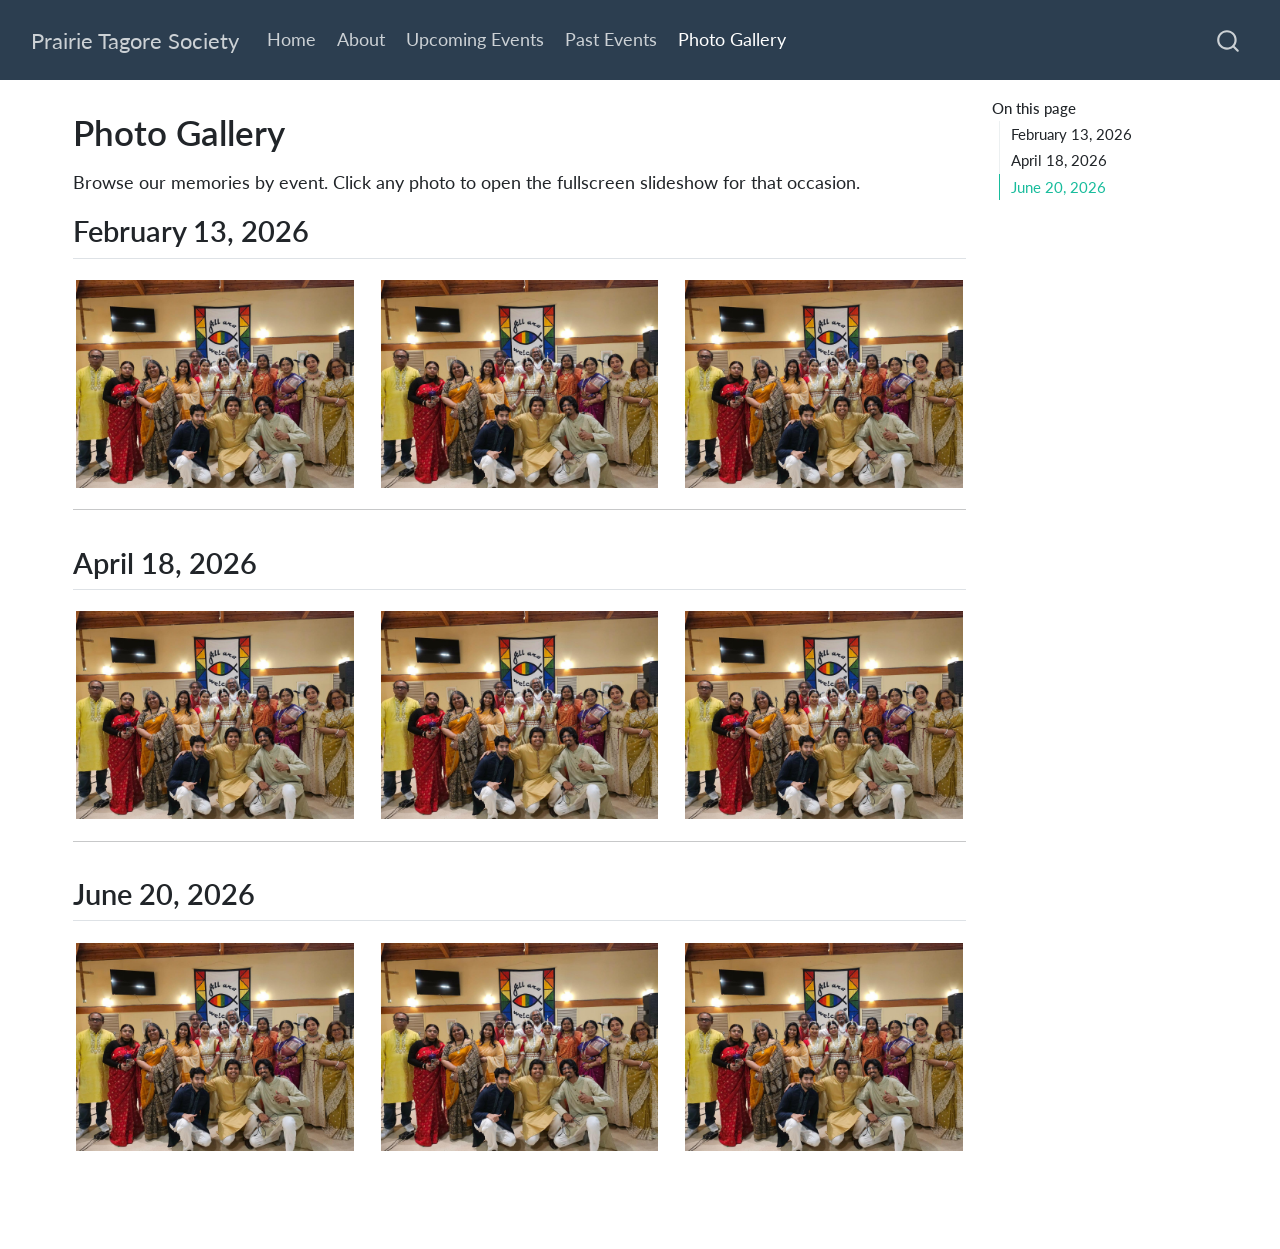
==== docs/gallery/index.html @ ba99300e "Commit on 3 June 2026" ====
<!DOCTYPE html>
<html xmlns="http://www.w3.org/1999/xhtml" lang="en" xml:lang="en"><head>

<meta charset="utf-8">
<meta name="generator" content="quarto-1.7.32">

<meta name="viewport" content="width=device-width, initial-scale=1.0, user-scalable=yes">


<title>Photo Gallery – Prairie Tagore Society</title>
<style>
code{white-space: pre-wrap;}
span.smallcaps{font-variant: small-caps;}
div.columns{display: flex; gap: min(4vw, 1.5em);}
div.column{flex: auto; overflow-x: auto;}
div.hanging-indent{margin-left: 1.5em; text-indent: -1.5em;}
ul.task-list{list-style: none;}
ul.task-list li input[type="checkbox"] {
  width: 0.8em;
  margin: 0 0.8em 0.2em -1em; /* quarto-specific, see https://github.com/quarto-dev/quarto-cli/issues/4556 */ 
  vertical-align: middle;
}
</style>


<script src="../site_libs/quarto-nav/quarto-nav.js"></script>
<script src="../site_libs/quarto-nav/headroom.min.js"></script>
<script src="../site_libs/clipboard/clipboard.min.js"></script>
<script src="../site_libs/quarto-search/autocomplete.umd.js"></script>
<script src="../site_libs/quarto-search/fuse.min.js"></script>
<script src="../site_libs/quarto-search/quarto-search.js"></script>
<meta name="quarto:offset" content="../">
<script src="../site_libs/quarto-html/quarto.js" type="module"></script>
<script src="../site_libs/quarto-html/tabsets/tabsets.js" type="module"></script>
<script src="../site_libs/quarto-html/popper.min.js"></script>
<script src="../site_libs/quarto-html/tippy.umd.min.js"></script>
<script src="../site_libs/quarto-html/anchor.min.js"></script>
<link href="../site_libs/quarto-html/tippy.css" rel="stylesheet">
<link href="../site_libs/quarto-html/quarto-syntax-highlighting-37eea08aefeeee20ff55810ff984fec1.css" rel="stylesheet" id="quarto-text-highlighting-styles">
<script src="../site_libs/bootstrap/bootstrap.min.js"></script>
<link href="../site_libs/bootstrap/bootstrap-icons.css" rel="stylesheet">
<link href="../site_libs/bootstrap/bootstrap-0c9b0cd5955ca2cdbc631c28a4c649c8.min.css" rel="stylesheet" append-hash="true" id="quarto-bootstrap" data-mode="light">
<script src="../site_libs/quarto-contrib/glightbox/glightbox.min.js"></script>
<link href="../site_libs/quarto-contrib/glightbox/glightbox.min.css" rel="stylesheet">
<link href="../site_libs/quarto-contrib/glightbox/lightbox.css" rel="stylesheet">
<script id="quarto-search-options" type="application/json">{
  "location": "navbar",
  "copy-button": false,
  "collapse-after": 3,
  "panel-placement": "end",
  "type": "overlay",
  "limit": 50,
  "keyboard-shortcut": [
    "f",
    "/",
    "s"
  ],
  "show-item-context": false,
  "language": {
    "search-no-results-text": "No results",
    "search-matching-documents-text": "matching documents",
    "search-copy-link-title": "Copy link to search",
    "search-hide-matches-text": "Hide additional matches",
    "search-more-match-text": "more match in this document",
    "search-more-matches-text": "more matches in this document",
    "search-clear-button-title": "Clear",
    "search-text-placeholder": "",
    "search-detached-cancel-button-title": "Cancel",
    "search-submit-button-title": "Submit",
    "search-label": "Search"
  }
}</script>


<link rel="stylesheet" href="../styles.css">
</head>

<body class="nav-fixed quarto-light">

<div id="quarto-search-results"></div>
  <header id="quarto-header" class="headroom fixed-top">
    <nav class="navbar navbar-expand-lg " data-bs-theme="dark">
      <div class="navbar-container container-fluid">
      <div class="navbar-brand-container mx-auto">
    <a class="navbar-brand" href="../index.html">
    <span class="navbar-title">Prairie Tagore Society</span>
    </a>
  </div>
            <div id="quarto-search" class="" title="Search"></div>
          <button class="navbar-toggler" type="button" data-bs-toggle="collapse" data-bs-target="#navbarCollapse" aria-controls="navbarCollapse" role="menu" aria-expanded="false" aria-label="Toggle navigation" onclick="if (window.quartoToggleHeadroom) { window.quartoToggleHeadroom(); }">
  <span class="navbar-toggler-icon"></span>
</button>
          <div class="collapse navbar-collapse" id="navbarCollapse">
            <ul class="navbar-nav navbar-nav-scroll me-auto">
  <li class="nav-item">
    <a class="nav-link" href="../index.html"> 
<span class="menu-text">Home</span></a>
  </li>  
  <li class="nav-item">
    <a class="nav-link" href="../about.html"> 
<span class="menu-text">About</span></a>
  </li>  
  <li class="nav-item">
    <a class="nav-link" href="../upcomingevents/index.html"> 
<span class="menu-text">Upcoming Events</span></a>
  </li>  
  <li class="nav-item">
    <a class="nav-link" href="../pastevents/index.html"> 
<span class="menu-text">Past Events</span></a>
  </li>  
  <li class="nav-item">
    <a class="nav-link active" href="../gallery/index.html" aria-current="page"> 
<span class="menu-text">Photo Gallery</span></a>
  </li>  
</ul>
          </div> <!-- /navcollapse -->
            <div class="quarto-navbar-tools">
</div>
      </div> <!-- /container-fluid -->
    </nav>
</header>
<!-- content -->
<div id="quarto-content" class="quarto-container page-columns page-rows-contents page-layout-full page-navbar">
<!-- sidebar -->
<!-- margin-sidebar -->
    <div id="quarto-margin-sidebar" class="sidebar margin-sidebar">
        <nav id="TOC" role="doc-toc" class="toc-active">
    <h2 id="toc-title">On this page</h2>
   
  <ul>
  <li><a href="#february-13-2026" id="toc-february-13-2026" class="nav-link active" data-scroll-target="#february-13-2026">February 13, 2026</a></li>
  <li><a href="#april-18-2026" id="toc-april-18-2026" class="nav-link" data-scroll-target="#april-18-2026">April 18, 2026</a></li>
  <li><a href="#june-20-2026" id="toc-june-20-2026" class="nav-link" data-scroll-target="#june-20-2026">June 20, 2026</a></li>
  </ul>
</nav>
    </div>
<!-- main -->
<main class="content column-page-left" id="quarto-document-content">

<header id="title-block-header" class="quarto-title-block default">
<div class="quarto-title">
<h1 class="title">Photo Gallery</h1>
</div>



<div class="quarto-title-meta column-page-left">

    
  
    
  </div>
  


</header>


<p>Browse our memories by event. Click any photo to open the fullscreen slideshow for that occasion.</p>
<section id="february-13-2026" class="level2">
<h2 class="anchored" data-anchor-id="february-13-2026">February 13, 2026</h2>
<div class="quarto-layout-panel" data-layout-ncol="3">
<div class="quarto-layout-row">
<div class="quarto-layout-cell" style="flex-basis: 33.3%;justify-content: center;">
<p><a href="2026-02-13-1.jpg" class="lightbox" data-gallery="13Feb2026"><img src="2026-02-13-1.jpg" class="img-fluid"></a></p>
</div>
<div class="quarto-layout-cell" style="flex-basis: 33.3%;justify-content: center;">
<p><a href="2026-02-13-1.jpg" class="lightbox" data-gallery="13Feb2026"><img src="2026-02-13-1.jpg" class="img-fluid"></a></p>
</div>
<div class="quarto-layout-cell" style="flex-basis: 33.3%;justify-content: center;">
<p><a href="2026-02-13-1.jpg" class="lightbox" data-gallery="13Feb2026"><img src="2026-02-13-1.jpg" class="img-fluid"></a></p>
</div>
</div>
</div>
<hr>
</section>
<section id="april-18-2026" class="level2">
<h2 class="anchored" data-anchor-id="april-18-2026">April 18, 2026</h2>
<div class="quarto-layout-panel" data-layout-ncol="3">
<div class="quarto-layout-row">
<div class="quarto-layout-cell" style="flex-basis: 33.3%;justify-content: center;">
<p><a href="2026-02-13-1.jpg" class="lightbox" data-gallery="18Apr2026"><img src="2026-02-13-1.jpg" class="img-fluid"></a></p>
</div>
<div class="quarto-layout-cell" style="flex-basis: 33.3%;justify-content: center;">
<p><a href="2026-02-13-1.jpg" class="lightbox" data-gallery="18Apr2026"><img src="2026-02-13-1.jpg" class="img-fluid"></a></p>
</div>
<div class="quarto-layout-cell" style="flex-basis: 33.3%;justify-content: center;">
<p><a href="2026-02-13-1.jpg" class="lightbox" data-gallery="18Apr2026"><img src="2026-02-13-1.jpg" class="img-fluid"></a></p>
</div>
</div>
</div>
<hr>
</section>
<section id="june-20-2026" class="level2">
<h2 class="anchored" data-anchor-id="june-20-2026">June 20, 2026</h2>
<div class="quarto-layout-panel" data-layout-ncol="3">
<div class="quarto-layout-row">
<div class="quarto-layout-cell" style="flex-basis: 33.3%;justify-content: center;">
<p><a href="2026-02-13-1.jpg" class="lightbox" data-gallery="20Jun2026"><img src="2026-02-13-1.jpg" class="img-fluid"></a></p>
</div>
<div class="quarto-layout-cell" style="flex-basis: 33.3%;justify-content: center;">
<p><a href="2026-02-13-1.jpg" class="lightbox" data-gallery="20Jun2026"><img src="2026-02-13-1.jpg" class="img-fluid"></a></p>
</div>
<div class="quarto-layout-cell" style="flex-basis: 33.3%;justify-content: center;">
<p><a href="2026-02-13-1.jpg" class="lightbox" data-gallery="20Jun2026"><img src="2026-02-13-1.jpg" class="img-fluid"></a></p>
</div>
</div>
</div>


</section>

</main> <!-- /main -->
<script id="quarto-html-after-body" type="application/javascript">
  window.document.addEventListener("DOMContentLoaded", function (event) {
    const icon = "";
    const anchorJS = new window.AnchorJS();
    anchorJS.options = {
      placement: 'right',
      icon: icon
    };
    anchorJS.add('.anchored');
    const isCodeAnnotation = (el) => {
      for (const clz of el.classList) {
        if (clz.startsWith('code-annotation-')) {                     
          return true;
        }
      }
      return false;
    }
    const onCopySuccess = function(e) {
      // button target
      const button = e.trigger;
      // don't keep focus
      button.blur();
      // flash "checked"
      button.classList.add('code-copy-button-checked');
      var currentTitle = button.getAttribute("title");
      button.setAttribute("title", "Copied!");
      let tooltip;
      if (window.bootstrap) {
        button.setAttribute("data-bs-toggle", "tooltip");
        button.setAttribute("data-bs-placement", "left");
        button.setAttribute("data-bs-title", "Copied!");
        tooltip = new bootstrap.Tooltip(button, 
          { trigger: "manual", 
            customClass: "code-copy-button-tooltip",
            offset: [0, -8]});
        tooltip.show();    
      }
      setTimeout(function() {
        if (tooltip) {
          tooltip.hide();
          button.removeAttribute("data-bs-title");
          button.removeAttribute("data-bs-toggle");
          button.removeAttribute("data-bs-placement");
        }
        button.setAttribute("title", currentTitle);
        button.classList.remove('code-copy-button-checked');
      }, 1000);
      // clear code selection
      e.clearSelection();
    }
    const getTextToCopy = function(trigger) {
        const codeEl = trigger.previousElementSibling.cloneNode(true);
        for (const childEl of codeEl.children) {
          if (isCodeAnnotation(childEl)) {
            childEl.remove();
          }
        }
        return codeEl.innerText;
    }
    const clipboard = new window.ClipboardJS('.code-copy-button:not([data-in-quarto-modal])', {
      text: getTextToCopy
    });
    clipboard.on('success', onCopySuccess);
    if (window.document.getElementById('quarto-embedded-source-code-modal')) {
      const clipboardModal = new window.ClipboardJS('.code-copy-button[data-in-quarto-modal]', {
        text: getTextToCopy,
        container: window.document.getElementById('quarto-embedded-source-code-modal')
      });
      clipboardModal.on('success', onCopySuccess);
    }
      var localhostRegex = new RegExp(/^(?:http|https):\/\/localhost\:?[0-9]*\//);
      var mailtoRegex = new RegExp(/^mailto:/);
        var filterRegex = new RegExp('/' + window.location.host + '/');
      var isInternal = (href) => {
          return filterRegex.test(href) || localhostRegex.test(href) || mailtoRegex.test(href);
      }
      // Inspect non-navigation links and adorn them if external
     var links = window.document.querySelectorAll('a[href]:not(.nav-link):not(.navbar-brand):not(.toc-action):not(.sidebar-link):not(.sidebar-item-toggle):not(.pagination-link):not(.no-external):not([aria-hidden]):not(.dropdown-item):not(.quarto-navigation-tool):not(.about-link)');
      for (var i=0; i<links.length; i++) {
        const link = links[i];
        if (!isInternal(link.href)) {
          // undo the damage that might have been done by quarto-nav.js in the case of
          // links that we want to consider external
          if (link.dataset.originalHref !== undefined) {
            link.href = link.dataset.originalHref;
          }
        }
      }
    function tippyHover(el, contentFn, onTriggerFn, onUntriggerFn) {
      const config = {
        allowHTML: true,
        maxWidth: 500,
        delay: 100,
        arrow: false,
        appendTo: function(el) {
            return el.parentElement;
        },
        interactive: true,
        interactiveBorder: 10,
        theme: 'quarto',
        placement: 'bottom-start',
      };
      if (contentFn) {
        config.content = contentFn;
      }
      if (onTriggerFn) {
        config.onTrigger = onTriggerFn;
      }
      if (onUntriggerFn) {
        config.onUntrigger = onUntriggerFn;
      }
      window.tippy(el, config); 
    }
    const noterefs = window.document.querySelectorAll('a[role="doc-noteref"]');
    for (var i=0; i<noterefs.length; i++) {
      const ref = noterefs[i];
      tippyHover(ref, function() {
        // use id or data attribute instead here
        let href = ref.getAttribute('data-footnote-href') || ref.getAttribute('href');
        try { href = new URL(href).hash; } catch {}
        const id = href.replace(/^#\/?/, "");
        const note = window.document.getElementById(id);
        if (note) {
          return note.innerHTML;
        } else {
          return "";
        }
      });
    }
    const xrefs = window.document.querySelectorAll('a.quarto-xref');
    const processXRef = (id, note) => {
      // Strip column container classes
      const stripColumnClz = (el) => {
        el.classList.remove("page-full", "page-columns");
        if (el.children) {
          for (const child of el.children) {
            stripColumnClz(child);
          }
        }
      }
      stripColumnClz(note)
      if (id === null || id.startsWith('sec-')) {
        // Special case sections, only their first couple elements
        const container = document.createElement("div");
        if (note.children && note.children.length > 2) {
          container.appendChild(note.children[0].cloneNode(true));
          for (let i = 1; i < note.children.length; i++) {
            const child = note.children[i];
            if (child.tagName === "P" && child.innerText === "") {
              continue;
            } else {
              container.appendChild(child.cloneNode(true));
              break;
            }
          }
          if (window.Quarto?.typesetMath) {
            window.Quarto.typesetMath(container);
          }
          return container.innerHTML
        } else {
          if (window.Quarto?.typesetMath) {
            window.Quarto.typesetMath(note);
          }
          return note.innerHTML;
        }
      } else {
        // Remove any anchor links if they are present
        const anchorLink = note.querySelector('a.anchorjs-link');
        if (anchorLink) {
          anchorLink.remove();
        }
        if (window.Quarto?.typesetMath) {
          window.Quarto.typesetMath(note);
        }
        if (note.classList.contains("callout")) {
          return note.outerHTML;
        } else {
          return note.innerHTML;
        }
      }
    }
    for (var i=0; i<xrefs.length; i++) {
      const xref = xrefs[i];
      tippyHover(xref, undefined, function(instance) {
        instance.disable();
        let url = xref.getAttribute('href');
        let hash = undefined; 
        if (url.startsWith('#')) {
          hash = url;
        } else {
          try { hash = new URL(url).hash; } catch {}
        }
        if (hash) {
          const id = hash.replace(/^#\/?/, "");
          const note = window.document.getElementById(id);
          if (note !== null) {
            try {
              const html = processXRef(id, note.cloneNode(true));
              instance.setContent(html);
            } finally {
              instance.enable();
              instance.show();
            }
          } else {
            // See if we can fetch this
            fetch(url.split('#')[0])
            .then(res => res.text())
            .then(html => {
              const parser = new DOMParser();
              const htmlDoc = parser.parseFromString(html, "text/html");
              const note = htmlDoc.getElementById(id);
              if (note !== null) {
                const html = processXRef(id, note);
                instance.setContent(html);
              } 
            }).finally(() => {
              instance.enable();
              instance.show();
            });
          }
        } else {
          // See if we can fetch a full url (with no hash to target)
          // This is a special case and we should probably do some content thinning / targeting
          fetch(url)
          .then(res => res.text())
          .then(html => {
            const parser = new DOMParser();
            const htmlDoc = parser.parseFromString(html, "text/html");
            const note = htmlDoc.querySelector('main.content');
            if (note !== null) {
              // This should only happen for chapter cross references
              // (since there is no id in the URL)
              // remove the first header
              if (note.children.length > 0 && note.children[0].tagName === "HEADER") {
                note.children[0].remove();
              }
              const html = processXRef(null, note);
              instance.setContent(html);
            } 
          }).finally(() => {
            instance.enable();
            instance.show();
          });
        }
      }, function(instance) {
      });
    }
        let selectedAnnoteEl;
        const selectorForAnnotation = ( cell, annotation) => {
          let cellAttr = 'data-code-cell="' + cell + '"';
          let lineAttr = 'data-code-annotation="' +  annotation + '"';
          const selector = 'span[' + cellAttr + '][' + lineAttr + ']';
          return selector;
        }
        const selectCodeLines = (annoteEl) => {
          const doc = window.document;
          const targetCell = annoteEl.getAttribute("data-target-cell");
          const targetAnnotation = annoteEl.getAttribute("data-target-annotation");
          const annoteSpan = window.document.querySelector(selectorForAnnotation(targetCell, targetAnnotation));
          const lines = annoteSpan.getAttribute("data-code-lines").split(",");
          const lineIds = lines.map((line) => {
            return targetCell + "-" + line;
          })
          let top = null;
          let height = null;
          let parent = null;
          if (lineIds.length > 0) {
              //compute the position of the single el (top and bottom and make a div)
              const el = window.document.getElementById(lineIds[0]);
              top = el.offsetTop;
              height = el.offsetHeight;
              parent = el.parentElement.parentElement;
            if (lineIds.length > 1) {
              const lastEl = window.document.getElementById(lineIds[lineIds.length - 1]);
              const bottom = lastEl.offsetTop + lastEl.offsetHeight;
              height = bottom - top;
            }
            if (top !== null && height !== null && parent !== null) {
              // cook up a div (if necessary) and position it 
              let div = window.document.getElementById("code-annotation-line-highlight");
              if (div === null) {
                div = window.document.createElement("div");
                div.setAttribute("id", "code-annotation-line-highlight");
                div.style.position = 'absolute';
                parent.appendChild(div);
              }
              div.style.top = top - 2 + "px";
              div.style.height = height + 4 + "px";
              div.style.left = 0;
              let gutterDiv = window.document.getElementById("code-annotation-line-highlight-gutter");
              if (gutterDiv === null) {
                gutterDiv = window.document.createElement("div");
                gutterDiv.setAttribute("id", "code-annotation-line-highlight-gutter");
                gutterDiv.style.position = 'absolute';
                const codeCell = window.document.getElementById(targetCell);
                const gutter = codeCell.querySelector('.code-annotation-gutter');
                gutter.appendChild(gutterDiv);
              }
              gutterDiv.style.top = top - 2 + "px";
              gutterDiv.style.height = height + 4 + "px";
            }
            selectedAnnoteEl = annoteEl;
          }
        };
        const unselectCodeLines = () => {
          const elementsIds = ["code-annotation-line-highlight", "code-annotation-line-highlight-gutter"];
          elementsIds.forEach((elId) => {
            const div = window.document.getElementById(elId);
            if (div) {
              div.remove();
            }
          });
          selectedAnnoteEl = undefined;
        };
          // Handle positioning of the toggle
      window.addEventListener(
        "resize",
        throttle(() => {
          elRect = undefined;
          if (selectedAnnoteEl) {
            selectCodeLines(selectedAnnoteEl);
          }
        }, 10)
      );
      function throttle(fn, ms) {
      let throttle = false;
      let timer;
        return (...args) => {
          if(!throttle) { // first call gets through
              fn.apply(this, args);
              throttle = true;
          } else { // all the others get throttled
              if(timer) clearTimeout(timer); // cancel #2
              timer = setTimeout(() => {
                fn.apply(this, args);
                timer = throttle = false;
              }, ms);
          }
        };
      }
        // Attach click handler to the DT
        const annoteDls = window.document.querySelectorAll('dt[data-target-cell]');
        for (const annoteDlNode of annoteDls) {
          annoteDlNode.addEventListener('click', (event) => {
            const clickedEl = event.target;
            if (clickedEl !== selectedAnnoteEl) {
              unselectCodeLines();
              const activeEl = window.document.querySelector('dt[data-target-cell].code-annotation-active');
              if (activeEl) {
                activeEl.classList.remove('code-annotation-active');
              }
              selectCodeLines(clickedEl);
              clickedEl.classList.add('code-annotation-active');
            } else {
              // Unselect the line
              unselectCodeLines();
              clickedEl.classList.remove('code-annotation-active');
            }
          });
        }
    const findCites = (el) => {
      const parentEl = el.parentElement;
      if (parentEl) {
        const cites = parentEl.dataset.cites;
        if (cites) {
          return {
            el,
            cites: cites.split(' ')
          };
        } else {
          return findCites(el.parentElement)
        }
      } else {
        return undefined;
      }
    };
    var bibliorefs = window.document.querySelectorAll('a[role="doc-biblioref"]');
    for (var i=0; i<bibliorefs.length; i++) {
      const ref = bibliorefs[i];
      const citeInfo = findCites(ref);
      if (citeInfo) {
        tippyHover(citeInfo.el, function() {
          var popup = window.document.createElement('div');
          citeInfo.cites.forEach(function(cite) {
            var citeDiv = window.document.createElement('div');
            citeDiv.classList.add('hanging-indent');
            citeDiv.classList.add('csl-entry');
            var biblioDiv = window.document.getElementById('ref-' + cite);
            if (biblioDiv) {
              citeDiv.innerHTML = biblioDiv.innerHTML;
            }
            popup.appendChild(citeDiv);
          });
          return popup.innerHTML;
        });
      }
    }
  });
  </script>
</div> <!-- /content -->
<script>var lightboxQuarto = GLightbox({"closeEffect":"zoom","descPosition":"bottom","loop":false,"openEffect":"zoom","selector":".lightbox"});
(function() {
  let previousOnload = window.onload;
  window.onload = () => {
    if (previousOnload) {
      previousOnload();
    }
    lightboxQuarto.on('slide_before_load', (data) => {
      const { slideIndex, slideNode, slideConfig, player, trigger } = data;
      const href = trigger.getAttribute('href');
      if (href !== null) {
        const imgEl = window.document.querySelector(`a[href="${href}"] img`);
        if (imgEl !== null) {
          const srcAttr = imgEl.getAttribute("src");
          if (srcAttr && srcAttr.startsWith("data:")) {
            slideConfig.href = srcAttr;
          }
        }
      } 
    });
  
    lightboxQuarto.on('slide_after_load', (data) => {
      const { slideIndex, slideNode, slideConfig, player, trigger } = data;
      if (window.Quarto?.typesetMath) {
        window.Quarto.typesetMath(slideNode);
      }
    });
  
  };
  
})();
          </script>




</body></html>
---- docs/site_libs/quarto-html/tippy.css ----
.tippy-box[data-animation=fade][data-state=hidden]{opacity:0}[data-tippy-root]{max-width:calc(100vw - 10px)}.tippy-box{position:relative;background-color:#333;color:#fff;border-radius:4px;font-size:14px;line-height:1.4;white-space:normal;outline:0;transition-property:transform,visibility,opacity}.tippy-box[data-placement^=top]>.tippy-arrow{bottom:0}.tippy-box[data-placement^=top]>.tippy-arrow:before{bottom:-7px;left:0;border-width:8px 8px 0;border-top-color:initial;transform-origin:center top}.tippy-box[data-placement^=bottom]>.tippy-arrow{top:0}.tippy-box[data-placement^=bottom]>.tippy-arrow:before{top:-7px;left:0;border-width:0 8px 8px;border-bottom-color:initial;transform-origin:center bottom}.tippy-box[data-placement^=left]>.tippy-arrow{right:0}.tippy-box[data-placement^=left]>.tippy-arrow:before{border-width:8px 0 8px 8px;border-left-color:initial;right:-7px;transform-origin:center left}.tippy-box[data-placement^=right]>.tippy-arrow{left:0}.tippy-box[data-placement^=right]>.tippy-arrow:before{left:-7px;border-width:8px 8px 8px 0;border-right-color:initial;transform-origin:center right}.tippy-box[data-inertia][data-state=visible]{transition-timing-function:cubic-bezier(.54,1.5,.38,1.11)}.tippy-arrow{width:16px;height:16px;color:#333}.tippy-arrow:before{content:"";position:absolute;border-color:transparent;border-style:solid}.tippy-content{position:relative;padding:5px 9px;z-index:1}
---- docs/site_libs/quarto-html/quarto-syntax-highlighting-37eea08aefeeee20ff55810ff984fec1.css ----
/* quarto syntax highlight colors */
:root {
  --quarto-hl-ot-color: #003B4F;
  --quarto-hl-at-color: #657422;
  --quarto-hl-ss-color: #20794D;
  --quarto-hl-an-color: #5E5E5E;
  --quarto-hl-fu-color: #4758AB;
  --quarto-hl-st-color: #20794D;
  --quarto-hl-cf-color: #003B4F;
  --quarto-hl-op-color: #5E5E5E;
  --quarto-hl-er-color: #AD0000;
  --quarto-hl-bn-color: #AD0000;
  --quarto-hl-al-color: #AD0000;
  --quarto-hl-va-color: #111111;
  --quarto-hl-bu-color: inherit;
  --quarto-hl-ex-color: inherit;
  --quarto-hl-pp-color: #AD0000;
  --quarto-hl-in-color: #5E5E5E;
  --quarto-hl-vs-color: #20794D;
  --quarto-hl-wa-color: #5E5E5E;
  --quarto-hl-do-color: #5E5E5E;
  --quarto-hl-im-color: #00769E;
  --quarto-hl-ch-color: #20794D;
  --quarto-hl-dt-color: #AD0000;
  --quarto-hl-fl-color: #AD0000;
  --quarto-hl-co-color: #5E5E5E;
  --quarto-hl-cv-color: #5E5E5E;
  --quarto-hl-cn-color: #8f5902;
  --quarto-hl-sc-color: #5E5E5E;
  --quarto-hl-dv-color: #AD0000;
  --quarto-hl-kw-color: #003B4F;
}

/* other quarto variables */
:root {
  --quarto-font-monospace: SFMono-Regular, Menlo, Monaco, Consolas, "Liberation Mono", "Courier New", monospace;
}

/* syntax highlight based on Pandoc's rules */
pre > code.sourceCode > span {
  color: #003B4F;
}

code.sourceCode > span {
  color: #003B4F;
}

div.sourceCode,
div.sourceCode pre.sourceCode {
  color: #003B4F;
}

/* Normal */
code span {
  color: #003B4F;
}

/* Alert */
code span.al {
  color: #AD0000;
  font-style: inherit;
}

/* Annotation */
code span.an {
  color: #5E5E5E;
  font-style: inherit;
}

/* Attribute */
code span.at {
  color: #657422;
  font-style: inherit;
}

/* BaseN */
code span.bn {
  color: #AD0000;
  font-style: inherit;
}

/* BuiltIn */
code span.bu {
  font-style: inherit;
}

/* ControlFlow */
code span.cf {
  color: #003B4F;
  font-weight: bold;
  font-style: inherit;
}

/* Char */
code span.ch {
  color: #20794D;
  font-style: inherit;
}

/* Constant */
code span.cn {
  color: #8f5902;
  font-style: inherit;
}

/* Comment */
code span.co {
  color: #5E5E5E;
  font-style: inherit;
}

/* CommentVar */
code span.cv {
  color: #5E5E5E;
  font-style: italic;
}

/* Documentation */
code span.do {
  color: #5E5E5E;
  font-style: italic;
}

/* DataType */
code span.dt {
  color: #AD0000;
  font-style: inherit;
}

/* DecVal */
code span.dv {
  color: #AD0000;
  font-style: inherit;
}

/* Error */
code span.er {
  color: #AD0000;
  font-style: inherit;
}

/* Extension */
code span.ex {
  font-style: inherit;
}

/* Float */
code span.fl {
  color: #AD0000;
  font-style: inherit;
}

/* Function */
code span.fu {
  color: #4758AB;
  font-style: inherit;
}

/* Import */
code span.im {
  color: #00769E;
  font-style: inherit;
}

/* Information */
code span.in {
  color: #5E5E5E;
  font-style: inherit;
}

/* Keyword */
code span.kw {
  color: #003B4F;
  font-weight: bold;
  font-style: inherit;
}

/* Operator */
code span.op {
  color: #5E5E5E;
  font-style: inherit;
}

/* Other */
code span.ot {
  color: #003B4F;
  font-style: inherit;
}

/* Preprocessor */
code span.pp {
  color: #AD0000;
  font-style: inherit;
}

/* SpecialChar */
code span.sc {
  color: #5E5E5E;
  font-style: inherit;
}

/* SpecialString */
code span.ss {
  color: #20794D;
  font-style: inherit;
}

/* String */
code span.st {
  color: #20794D;
  font-style: inherit;
}

/* Variable */
code span.va {
  color: #111111;
  font-style: inherit;
}

/* VerbatimString */
code span.vs {
  color: #20794D;
  font-style: inherit;
}

/* Warning */
code span.wa {
  color: #5E5E5E;
  font-style: italic;
}

.prevent-inlining {
  content: "</";
}

/*# sourceMappingURL=27d3d809615f7771493d095567f04340.css.map */
---- docs/styles.css ----
/* css styles */
.quarto-listing-img {
  max-height: 250px;
  width: auto;
  object-fit: contain;
}
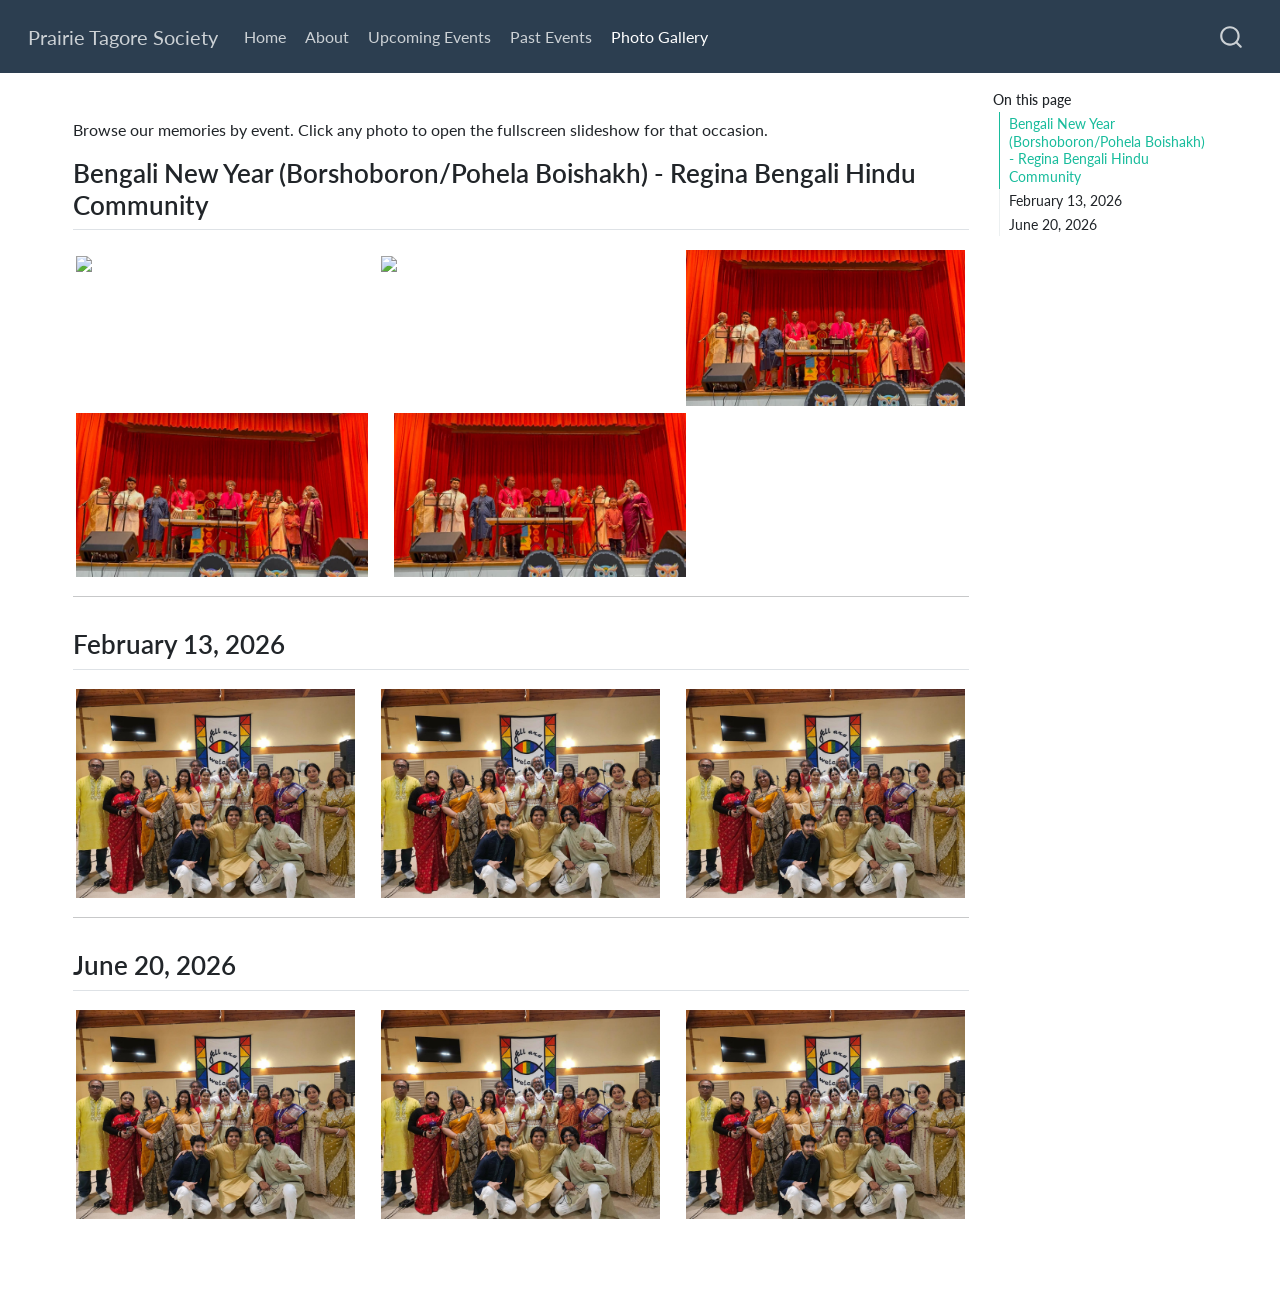
==== commit 0d42dfaf: "Commit on 4 June 2026" ====
--- a/docs/gallery/index.html
+++ b/docs/gallery/index.html
@@ -7,7 +7,7 @@
 <meta name="viewport" content="width=device-width, initial-scale=1.0, user-scalable=yes">
 
 
-<title>Photo Gallery – Prairie Tagore Society</title>
+<title>index – Prairie Tagore Society</title>
 <style>
 code{white-space: pre-wrap;}
 span.smallcaps{font-variant: small-caps;}
@@ -39,7 +39,7 @@
 <link href="../site_libs/quarto-html/quarto-syntax-highlighting-37eea08aefeeee20ff55810ff984fec1.css" rel="stylesheet" id="quarto-text-highlighting-styles">
 <script src="../site_libs/bootstrap/bootstrap.min.js"></script>
 <link href="../site_libs/bootstrap/bootstrap-icons.css" rel="stylesheet">
-<link href="../site_libs/bootstrap/bootstrap-0c9b0cd5955ca2cdbc631c28a4c649c8.min.css" rel="stylesheet" append-hash="true" id="quarto-bootstrap" data-mode="light">
+<link href="../site_libs/bootstrap/bootstrap-46ee96331c2906365c4ddc5107d3ed2a.min.css" rel="stylesheet" append-hash="true" id="quarto-bootstrap" data-mode="light">
 <script src="../site_libs/quarto-contrib/glightbox/glightbox.min.js"></script>
 <link href="../site_libs/quarto-contrib/glightbox/glightbox.min.css" rel="stylesheet">
 <link href="../site_libs/quarto-contrib/glightbox/lightbox.css" rel="stylesheet">
@@ -128,35 +128,44 @@
     <h2 id="toc-title">On this page</h2>
    
   <ul>
-  <li><a href="#february-13-2026" id="toc-february-13-2026" class="nav-link active" data-scroll-target="#february-13-2026">February 13, 2026</a></li>
-  <li><a href="#april-18-2026" id="toc-april-18-2026" class="nav-link" data-scroll-target="#april-18-2026">April 18, 2026</a></li>
+  <li><a href="#bengali-new-year-borshoboronpohela-boishakh---regina-bengali-hindu-community" id="toc-bengali-new-year-borshoboronpohela-boishakh---regina-bengali-hindu-community" class="nav-link active" data-scroll-target="#bengali-new-year-borshoboronpohela-boishakh---regina-bengali-hindu-community">Bengali New Year (Borshoboron/Pohela Boishakh) - Regina Bengali Hindu Community</a></li>
+  <li><a href="#february-13-2026" id="toc-february-13-2026" class="nav-link" data-scroll-target="#february-13-2026">February 13, 2026</a></li>
   <li><a href="#june-20-2026" id="toc-june-20-2026" class="nav-link" data-scroll-target="#june-20-2026">June 20, 2026</a></li>
   </ul>
 </nav>
     </div>
 <!-- main -->
-<main class="content column-page-left" id="quarto-document-content">
-
-<header id="title-block-header" class="quarto-title-block default">
-<div class="quarto-title">
-<h1 class="title">Photo Gallery</h1>
-</div>
-
-
-
-<div class="quarto-title-meta column-page-left">
-
-    
-  
-    
-  </div>
-  
-
-
-</header>
+<main class="content column-page-left" id="quarto-document-content"><header id="title-block-header" class="quarto-title-block"></header>
+
+
 
 
 <p>Browse our memories by event. Click any photo to open the fullscreen slideshow for that occasion.</p>
+<section id="bengali-new-year-borshoboronpohela-boishakh---regina-bengali-hindu-community" class="level2">
+<h2 class="anchored" data-anchor-id="bengali-new-year-borshoboronpohela-boishakh---regina-bengali-hindu-community">Bengali New Year (Borshoboron/Pohela Boishakh) - Regina Bengali Hindu Community</h2>
+<div class="quarto-layout-panel" data-layout-ncol="3">
+<div class="quarto-layout-row">
+<div class="quarto-layout-cell" style="flex-basis: 33.3%;justify-content: center;">
+<p><a href="1_Borshoboron.jpg" class="lightbox" data-gallery="quarto-lightbox-gallery-1"><img src="1_Borshoboron.jpg" class="img-fluid"></a></p>
+</div>
+<div class="quarto-layout-cell" style="flex-basis: 33.3%;justify-content: center;">
+<p><a href="2_Borshoboron.jpg" class="lightbox" data-gallery="quarto-lightbox-gallery-2"><img src="2_Borshoboron.jpg" class="img-fluid"></a></p>
+</div>
+<div class="quarto-layout-cell" style="flex-basis: 33.3%;justify-content: center;">
+<p><a href="3_Borshoboron.jpg" class="lightbox" data-gallery="quarto-lightbox-gallery-3"><img src="3_Borshoboron.jpg" class="img-fluid"></a></p>
+</div>
+</div>
+<div class="quarto-layout-row">
+<div class="quarto-layout-cell" style="flex-basis: 33.3%;justify-content: center;">
+<p><a href="4_Borshoboron.jpg" class="lightbox" data-gallery="quarto-lightbox-gallery-4"><img src="4_Borshoboron.jpg" class="img-fluid"></a></p>
+</div>
+<div class="quarto-layout-cell" style="flex-basis: 33.3%;justify-content: center;">
+<p><a href="5_Borshoboron.jpg" class="lightbox" data-gallery="quarto-lightbox-gallery-5"><img src="5_Borshoboron.jpg" class="img-fluid"></a></p>
+</div>
+</div>
+</div>
+<hr>
+</section>
 <section id="february-13-2026" class="level2">
 <h2 class="anchored" data-anchor-id="february-13-2026">February 13, 2026</h2>
 <div class="quarto-layout-panel" data-layout-ncol="3">
@@ -169,23 +178,6 @@
 </div>
 <div class="quarto-layout-cell" style="flex-basis: 33.3%;justify-content: center;">
 <p><a href="2026-02-13-1.jpg" class="lightbox" data-gallery="13Feb2026"><img src="2026-02-13-1.jpg" class="img-fluid"></a></p>
-</div>
-</div>
-</div>
-<hr>
-</section>
-<section id="april-18-2026" class="level2">
-<h2 class="anchored" data-anchor-id="april-18-2026">April 18, 2026</h2>
-<div class="quarto-layout-panel" data-layout-ncol="3">
-<div class="quarto-layout-row">
-<div class="quarto-layout-cell" style="flex-basis: 33.3%;justify-content: center;">
-<p><a href="2026-02-13-1.jpg" class="lightbox" data-gallery="18Apr2026"><img src="2026-02-13-1.jpg" class="img-fluid"></a></p>
-</div>
-<div class="quarto-layout-cell" style="flex-basis: 33.3%;justify-content: center;">
-<p><a href="2026-02-13-1.jpg" class="lightbox" data-gallery="18Apr2026"><img src="2026-02-13-1.jpg" class="img-fluid"></a></p>
-</div>
-<div class="quarto-layout-cell" style="flex-basis: 33.3%;justify-content: center;">
-<p><a href="2026-02-13-1.jpg" class="lightbox" data-gallery="18Apr2026"><img src="2026-02-13-1.jpg" class="img-fluid"></a></p>
 </div>
 </div>
 </div>
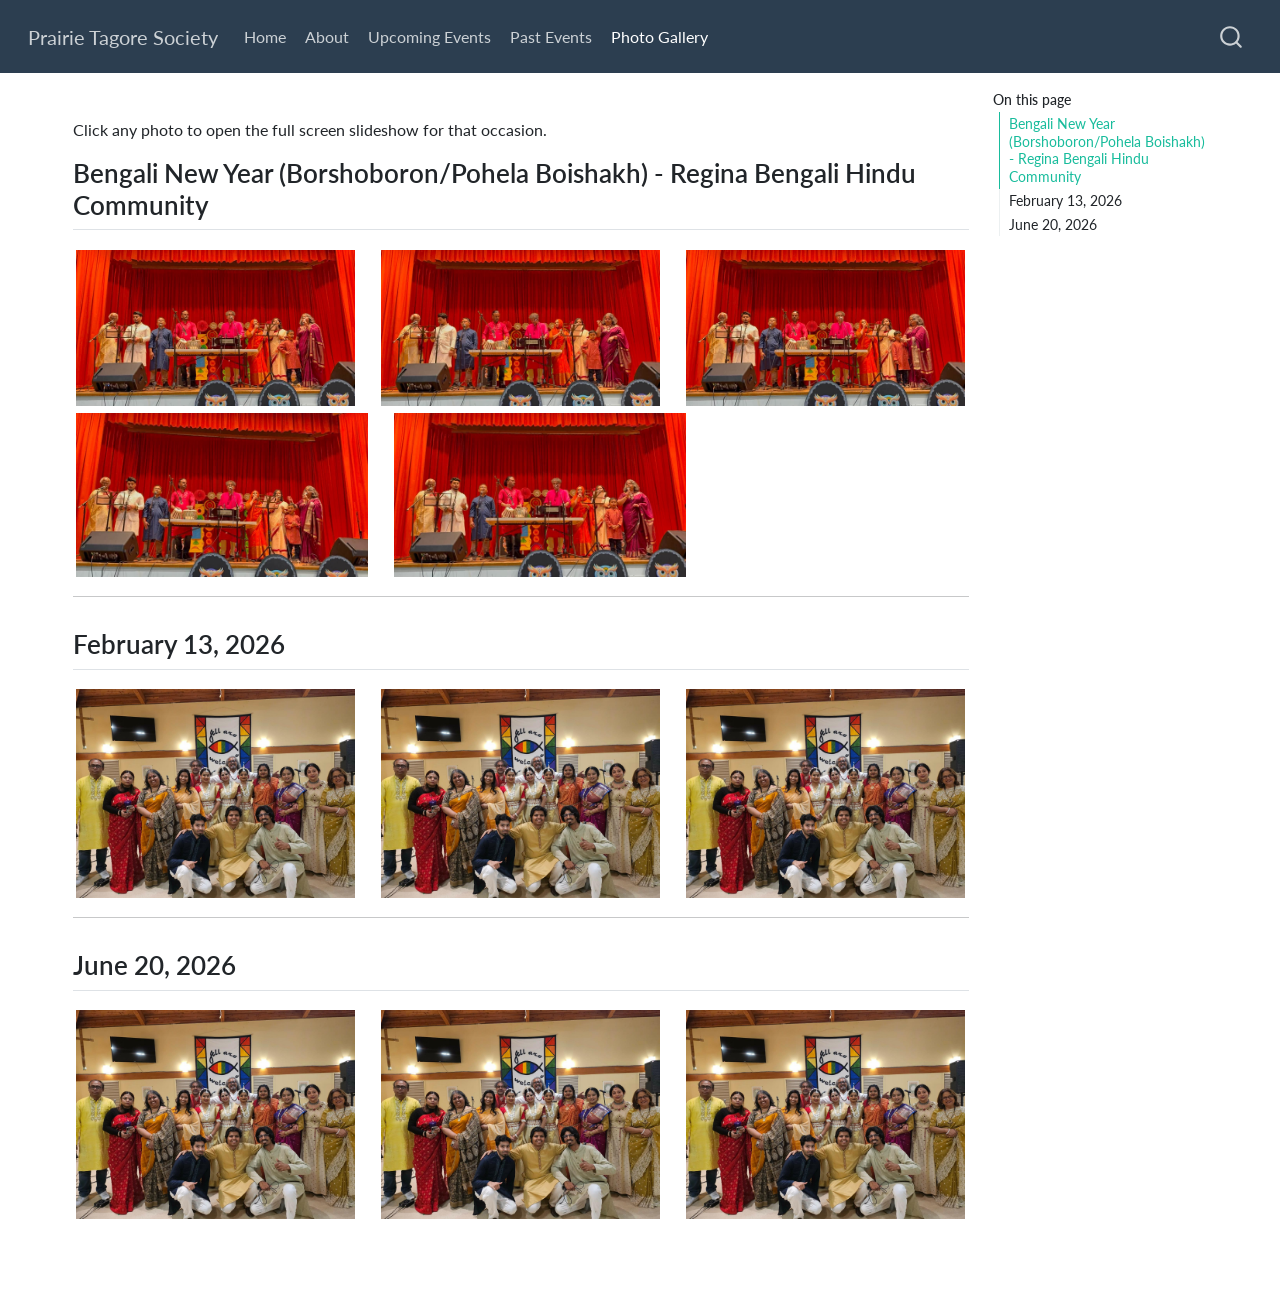
==== commit cd77d7d3: "Commit 4 June 2026" ====
--- a/docs/gallery/index.html
+++ b/docs/gallery/index.html
@@ -140,16 +140,16 @@
 
 
 
-<p>Browse our memories by event. Click any photo to open the fullscreen slideshow for that occasion.</p>
+<p>Click any photo to open the full screen slideshow for that occasion.</p>
 <section id="bengali-new-year-borshoboronpohela-boishakh---regina-bengali-hindu-community" class="level2">
 <h2 class="anchored" data-anchor-id="bengali-new-year-borshoboronpohela-boishakh---regina-bengali-hindu-community">Bengali New Year (Borshoboron/Pohela Boishakh) - Regina Bengali Hindu Community</h2>
 <div class="quarto-layout-panel" data-layout-ncol="3">
 <div class="quarto-layout-row">
 <div class="quarto-layout-cell" style="flex-basis: 33.3%;justify-content: center;">
-<p><a href="1_Borshoboron.jpg" class="lightbox" data-gallery="quarto-lightbox-gallery-1"><img src="1_Borshoboron.jpg" class="img-fluid"></a></p>
-</div>
-<div class="quarto-layout-cell" style="flex-basis: 33.3%;justify-content: center;">
-<p><a href="2_Borshoboron.jpg" class="lightbox" data-gallery="quarto-lightbox-gallery-2"><img src="2_Borshoboron.jpg" class="img-fluid"></a></p>
+<p><a href="1_Borshoboron2026.jpg" class="lightbox" data-gallery="quarto-lightbox-gallery-1"><img src="1_Borshoboron2026.jpg" class="img-fluid"></a></p>
+</div>
+<div class="quarto-layout-cell" style="flex-basis: 33.3%;justify-content: center;">
+<p><a href="2_Borshoboron2026.jpg" class="lightbox" data-gallery="quarto-lightbox-gallery-2"><img src="2_Borshoboron2026.jpg" class="img-fluid"></a></p>
 </div>
 <div class="quarto-layout-cell" style="flex-basis: 33.3%;justify-content: center;">
 <p><a href="3_Borshoboron.jpg" class="lightbox" data-gallery="quarto-lightbox-gallery-3"><img src="3_Borshoboron.jpg" class="img-fluid"></a></p>
@@ -160,7 +160,7 @@
 <p><a href="4_Borshoboron.jpg" class="lightbox" data-gallery="quarto-lightbox-gallery-4"><img src="4_Borshoboron.jpg" class="img-fluid"></a></p>
 </div>
 <div class="quarto-layout-cell" style="flex-basis: 33.3%;justify-content: center;">
-<p><a href="5_Borshoboron.jpg" class="lightbox" data-gallery="quarto-lightbox-gallery-5"><img src="5_Borshoboron.jpg" class="img-fluid"></a></p>
+<p><a href="5_Borshoboron2026.jpg" class="lightbox" data-gallery="quarto-lightbox-gallery-5"><img src="5_Borshoboron2026.jpg" class="img-fluid"></a></p>
 </div>
 </div>
 </div>
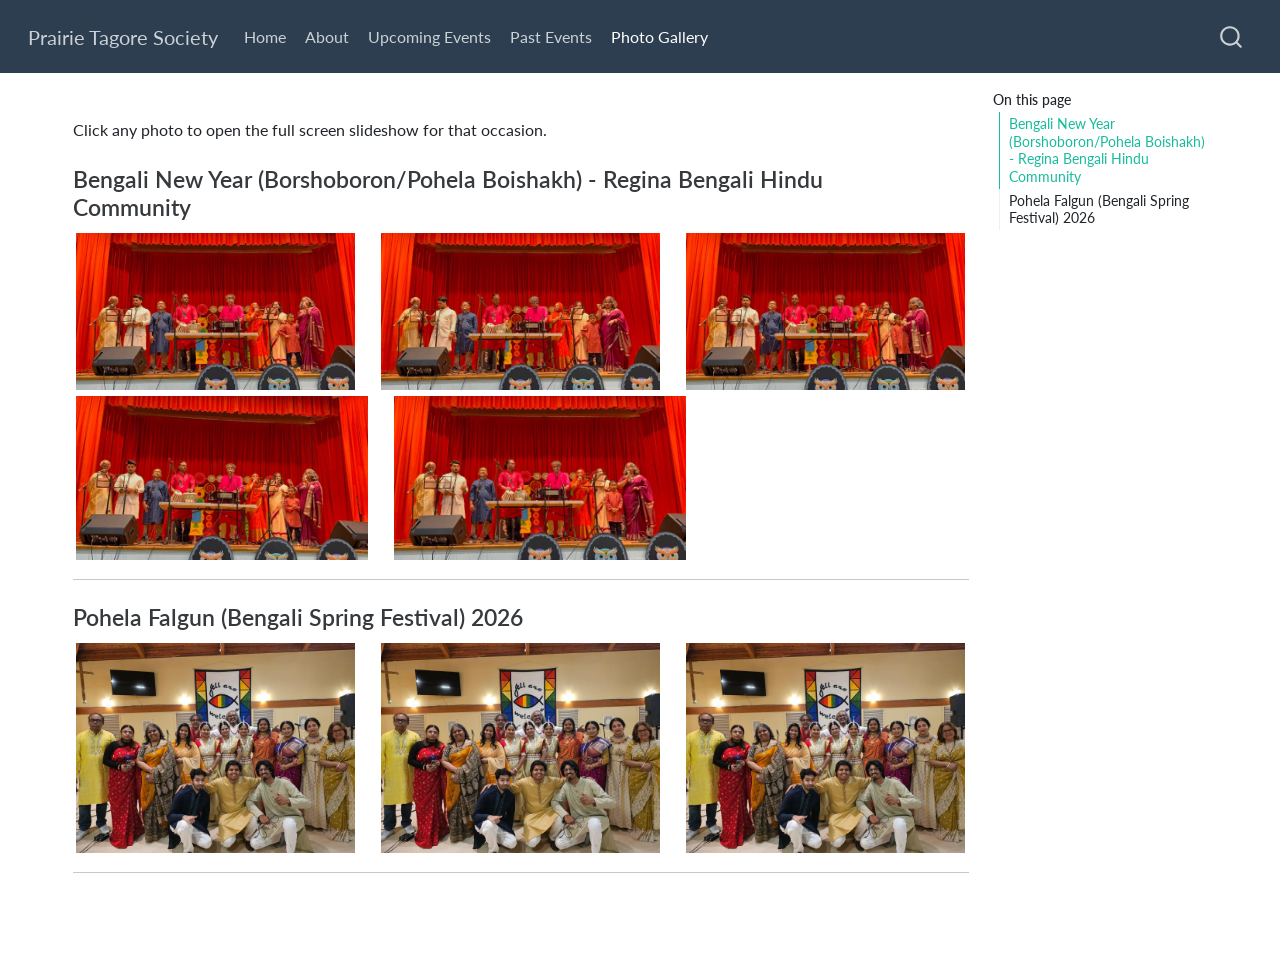
==== commit f3881b72: "Commit on 4 June 2026" ====
--- a/docs/gallery/index.html
+++ b/docs/gallery/index.html
@@ -129,8 +129,7 @@
    
   <ul>
   <li><a href="#bengali-new-year-borshoboronpohela-boishakh---regina-bengali-hindu-community" id="toc-bengali-new-year-borshoboronpohela-boishakh---regina-bengali-hindu-community" class="nav-link active" data-scroll-target="#bengali-new-year-borshoboronpohela-boishakh---regina-bengali-hindu-community">Bengali New Year (Borshoboron/Pohela Boishakh) - Regina Bengali Hindu Community</a></li>
-  <li><a href="#february-13-2026" id="toc-february-13-2026" class="nav-link" data-scroll-target="#february-13-2026">February 13, 2026</a></li>
-  <li><a href="#june-20-2026" id="toc-june-20-2026" class="nav-link" data-scroll-target="#june-20-2026">June 20, 2026</a></li>
+  <li><a href="#pohela-falgun-bengali-spring-festival-2026" id="toc-pohela-falgun-bengali-spring-festival-2026" class="nav-link" data-scroll-target="#pohela-falgun-bengali-spring-festival-2026">Pohela Falgun (Bengali Spring Festival) 2026</a></li>
   </ul>
 </nav>
     </div>
@@ -141,8 +140,8 @@
 
 
 <p>Click any photo to open the full screen slideshow for that occasion.</p>
-<section id="bengali-new-year-borshoboronpohela-boishakh---regina-bengali-hindu-community" class="level2">
-<h2 class="anchored" data-anchor-id="bengali-new-year-borshoboronpohela-boishakh---regina-bengali-hindu-community">Bengali New Year (Borshoboron/Pohela Boishakh) - Regina Bengali Hindu Community</h2>
+<section id="bengali-new-year-borshoboronpohela-boishakh---regina-bengali-hindu-community" class="level3">
+<h3 class="anchored" data-anchor-id="bengali-new-year-borshoboronpohela-boishakh---regina-bengali-hindu-community">Bengali New Year (Borshoboron/Pohela Boishakh) - Regina Bengali Hindu Community</h3>
 <div class="quarto-layout-panel" data-layout-ncol="3">
 <div class="quarto-layout-row">
 <div class="quarto-layout-cell" style="flex-basis: 33.3%;justify-content: center;">
@@ -166,38 +165,22 @@
 </div>
 <hr>
 </section>
-<section id="february-13-2026" class="level2">
-<h2 class="anchored" data-anchor-id="february-13-2026">February 13, 2026</h2>
+<section id="pohela-falgun-bengali-spring-festival-2026" class="level3">
+<h3 class="anchored" data-anchor-id="pohela-falgun-bengali-spring-festival-2026">Pohela Falgun (Bengali Spring Festival) 2026</h3>
 <div class="quarto-layout-panel" data-layout-ncol="3">
 <div class="quarto-layout-row">
 <div class="quarto-layout-cell" style="flex-basis: 33.3%;justify-content: center;">
-<p><a href="2026-02-13-1.jpg" class="lightbox" data-gallery="13Feb2026"><img src="2026-02-13-1.jpg" class="img-fluid"></a></p>
-</div>
-<div class="quarto-layout-cell" style="flex-basis: 33.3%;justify-content: center;">
-<p><a href="2026-02-13-1.jpg" class="lightbox" data-gallery="13Feb2026"><img src="2026-02-13-1.jpg" class="img-fluid"></a></p>
-</div>
-<div class="quarto-layout-cell" style="flex-basis: 33.3%;justify-content: center;">
-<p><a href="2026-02-13-1.jpg" class="lightbox" data-gallery="13Feb2026"><img src="2026-02-13-1.jpg" class="img-fluid"></a></p>
+<p><a href="2026-02-13-1.jpg" class="lightbox" data-gallery="quarto-lightbox-gallery-6"><img src="2026-02-13-1.jpg" class="img-fluid"></a></p>
+</div>
+<div class="quarto-layout-cell" style="flex-basis: 33.3%;justify-content: center;">
+<p><a href="2026-02-13-1.jpg" class="lightbox" data-gallery="quarto-lightbox-gallery-7"><img src="2026-02-13-1.jpg" class="img-fluid"></a></p>
+</div>
+<div class="quarto-layout-cell" style="flex-basis: 33.3%;justify-content: center;">
+<p><a href="2026-02-13-1.jpg" class="lightbox" data-gallery="quarto-lightbox-gallery-8"><img src="2026-02-13-1.jpg" class="img-fluid"></a></p>
 </div>
 </div>
 </div>
 <hr>
-</section>
-<section id="june-20-2026" class="level2">
-<h2 class="anchored" data-anchor-id="june-20-2026">June 20, 2026</h2>
-<div class="quarto-layout-panel" data-layout-ncol="3">
-<div class="quarto-layout-row">
-<div class="quarto-layout-cell" style="flex-basis: 33.3%;justify-content: center;">
-<p><a href="2026-02-13-1.jpg" class="lightbox" data-gallery="20Jun2026"><img src="2026-02-13-1.jpg" class="img-fluid"></a></p>
-</div>
-<div class="quarto-layout-cell" style="flex-basis: 33.3%;justify-content: center;">
-<p><a href="2026-02-13-1.jpg" class="lightbox" data-gallery="20Jun2026"><img src="2026-02-13-1.jpg" class="img-fluid"></a></p>
-</div>
-<div class="quarto-layout-cell" style="flex-basis: 33.3%;justify-content: center;">
-<p><a href="2026-02-13-1.jpg" class="lightbox" data-gallery="20Jun2026"><img src="2026-02-13-1.jpg" class="img-fluid"></a></p>
-</div>
-</div>
-</div>
 
 
 </section>
--- a/docs/styles.css
+++ b/docs/styles.css
@@ -3,4 +3,6 @@
   max-height: 250px;
   width: auto;
   object-fit: contain;
-}+}
+
+
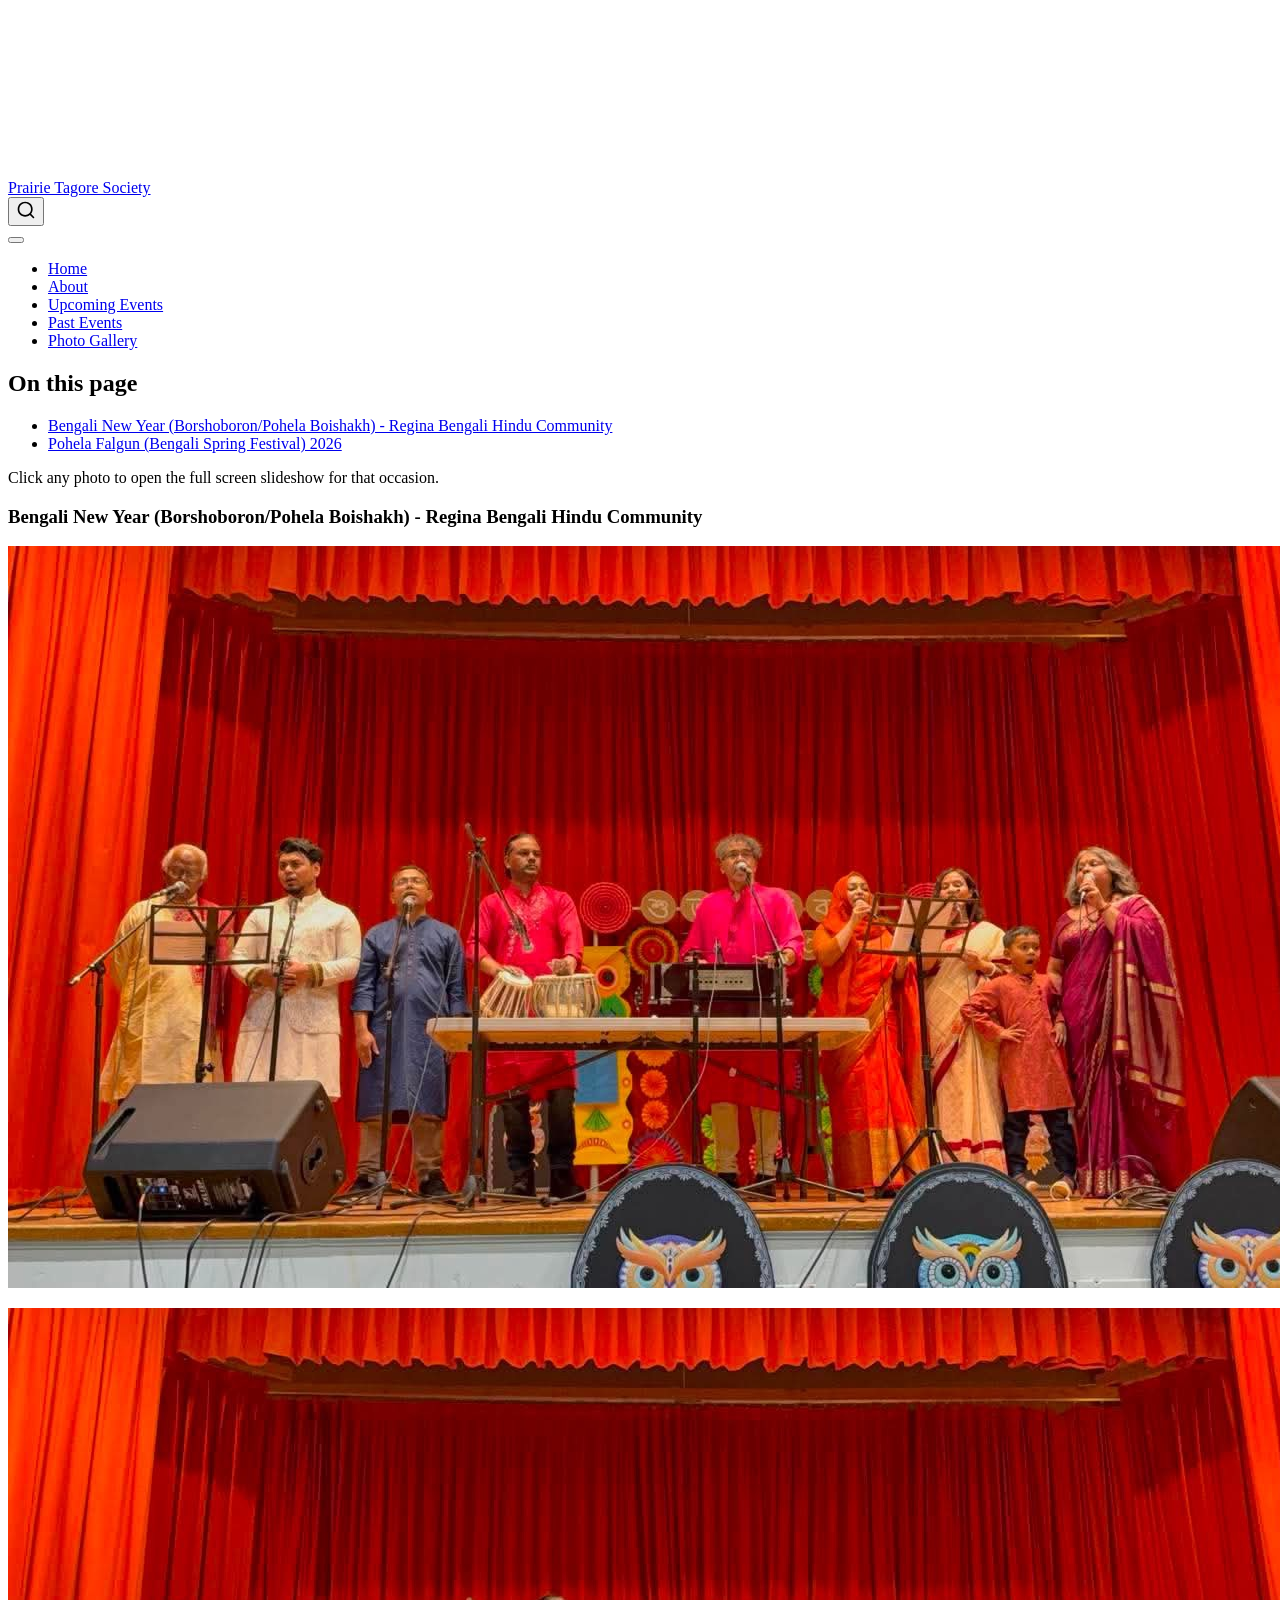
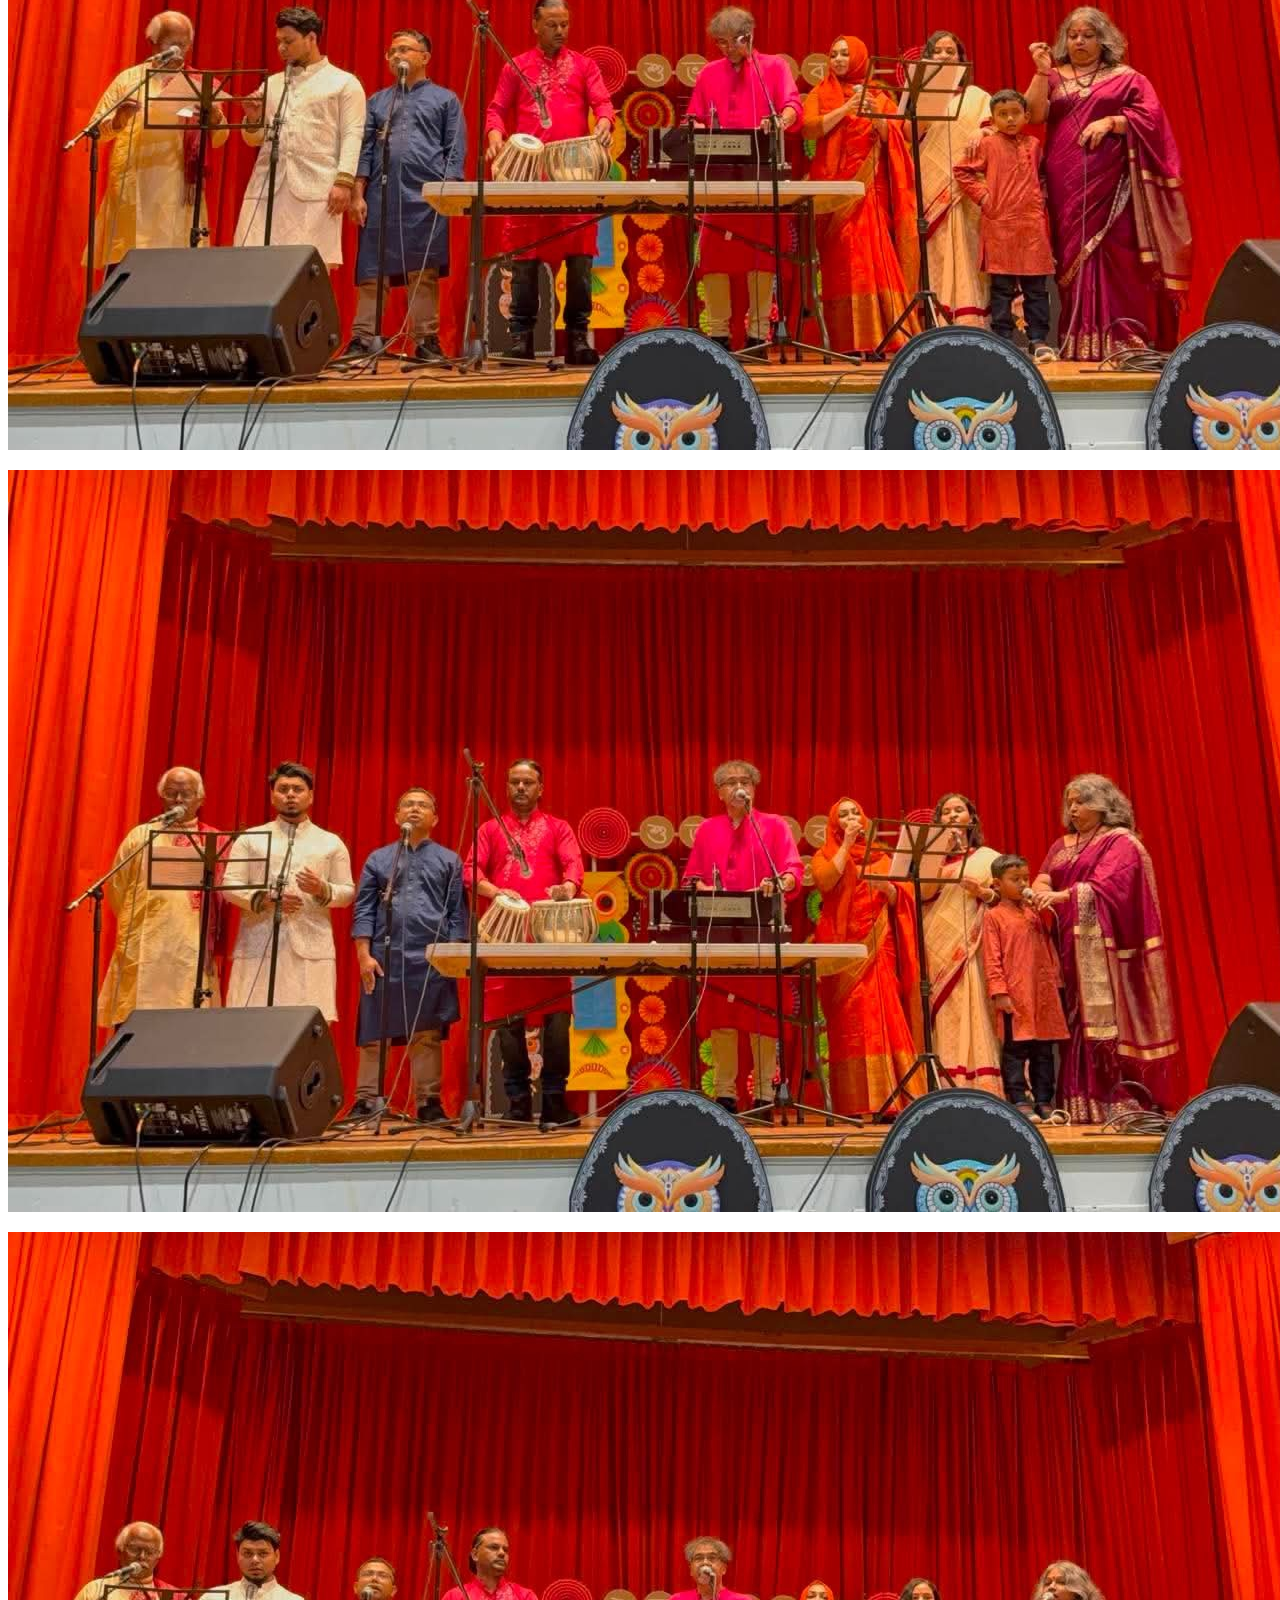
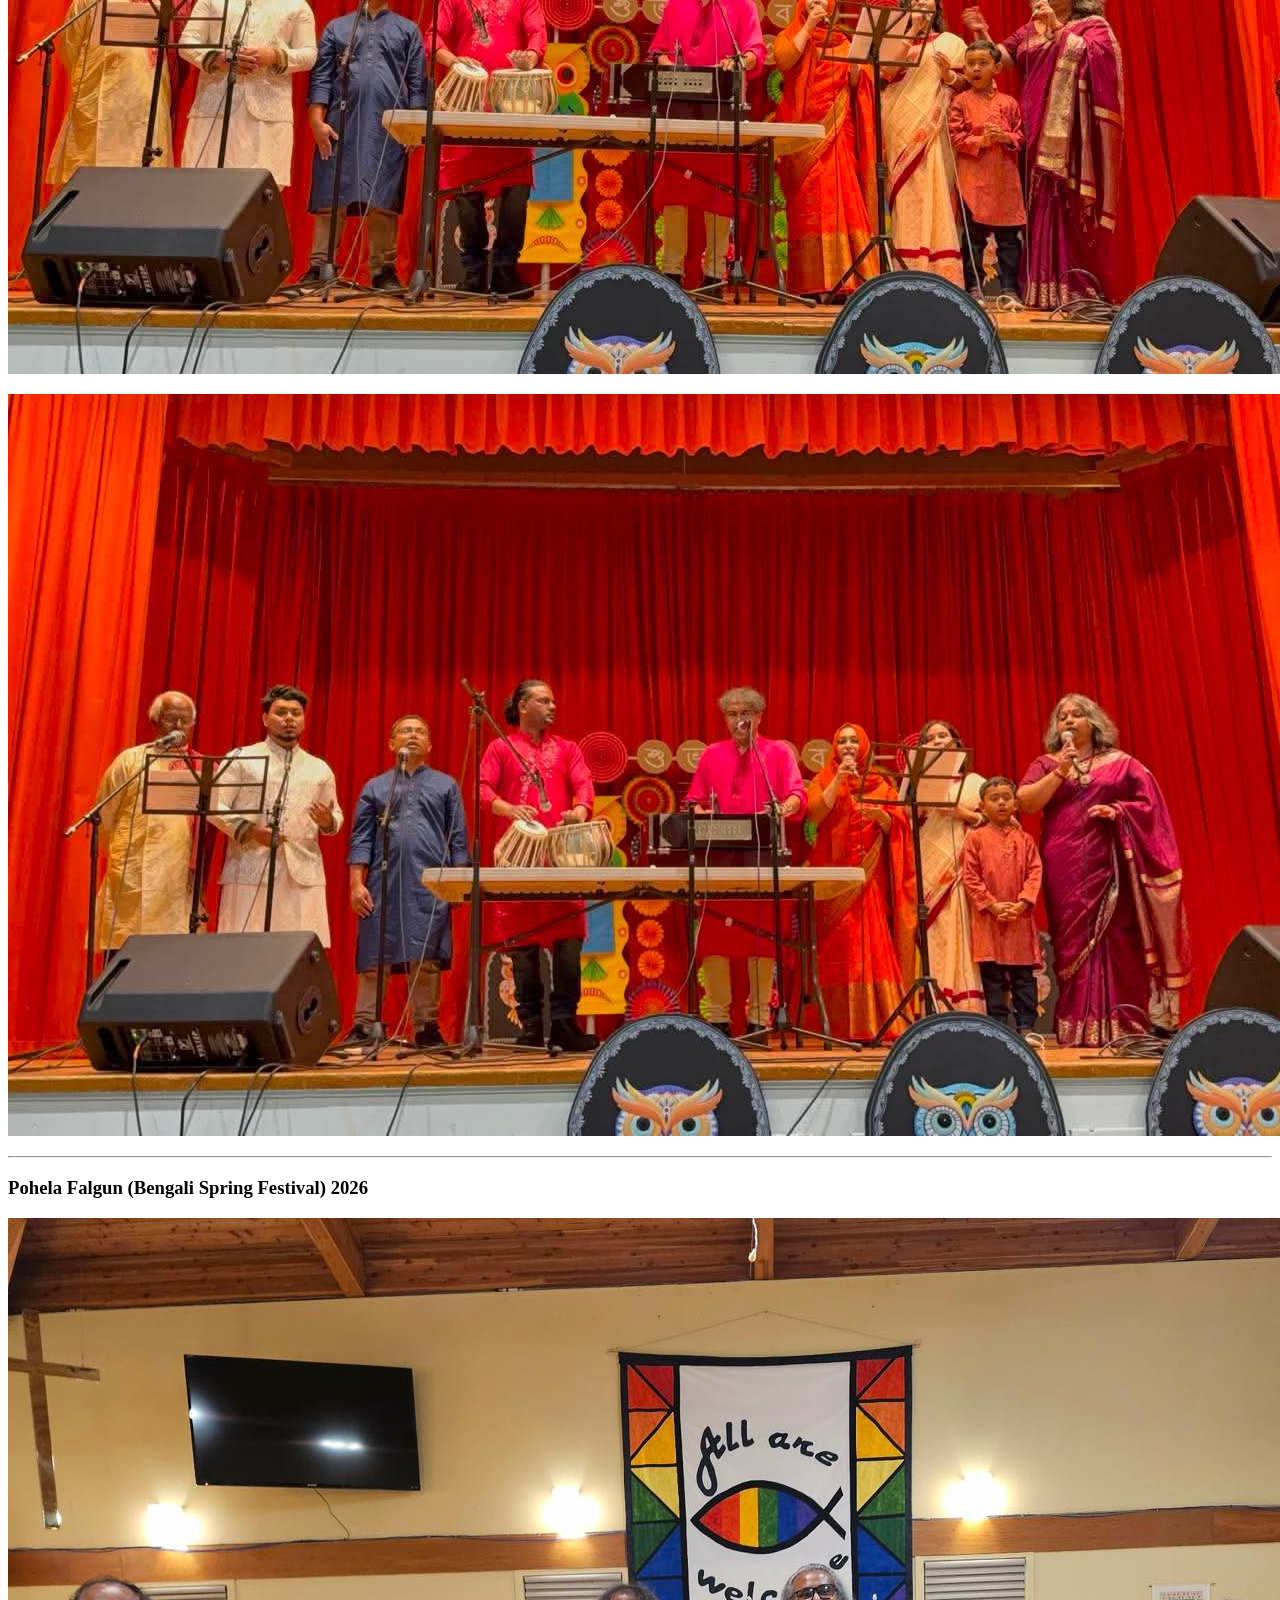
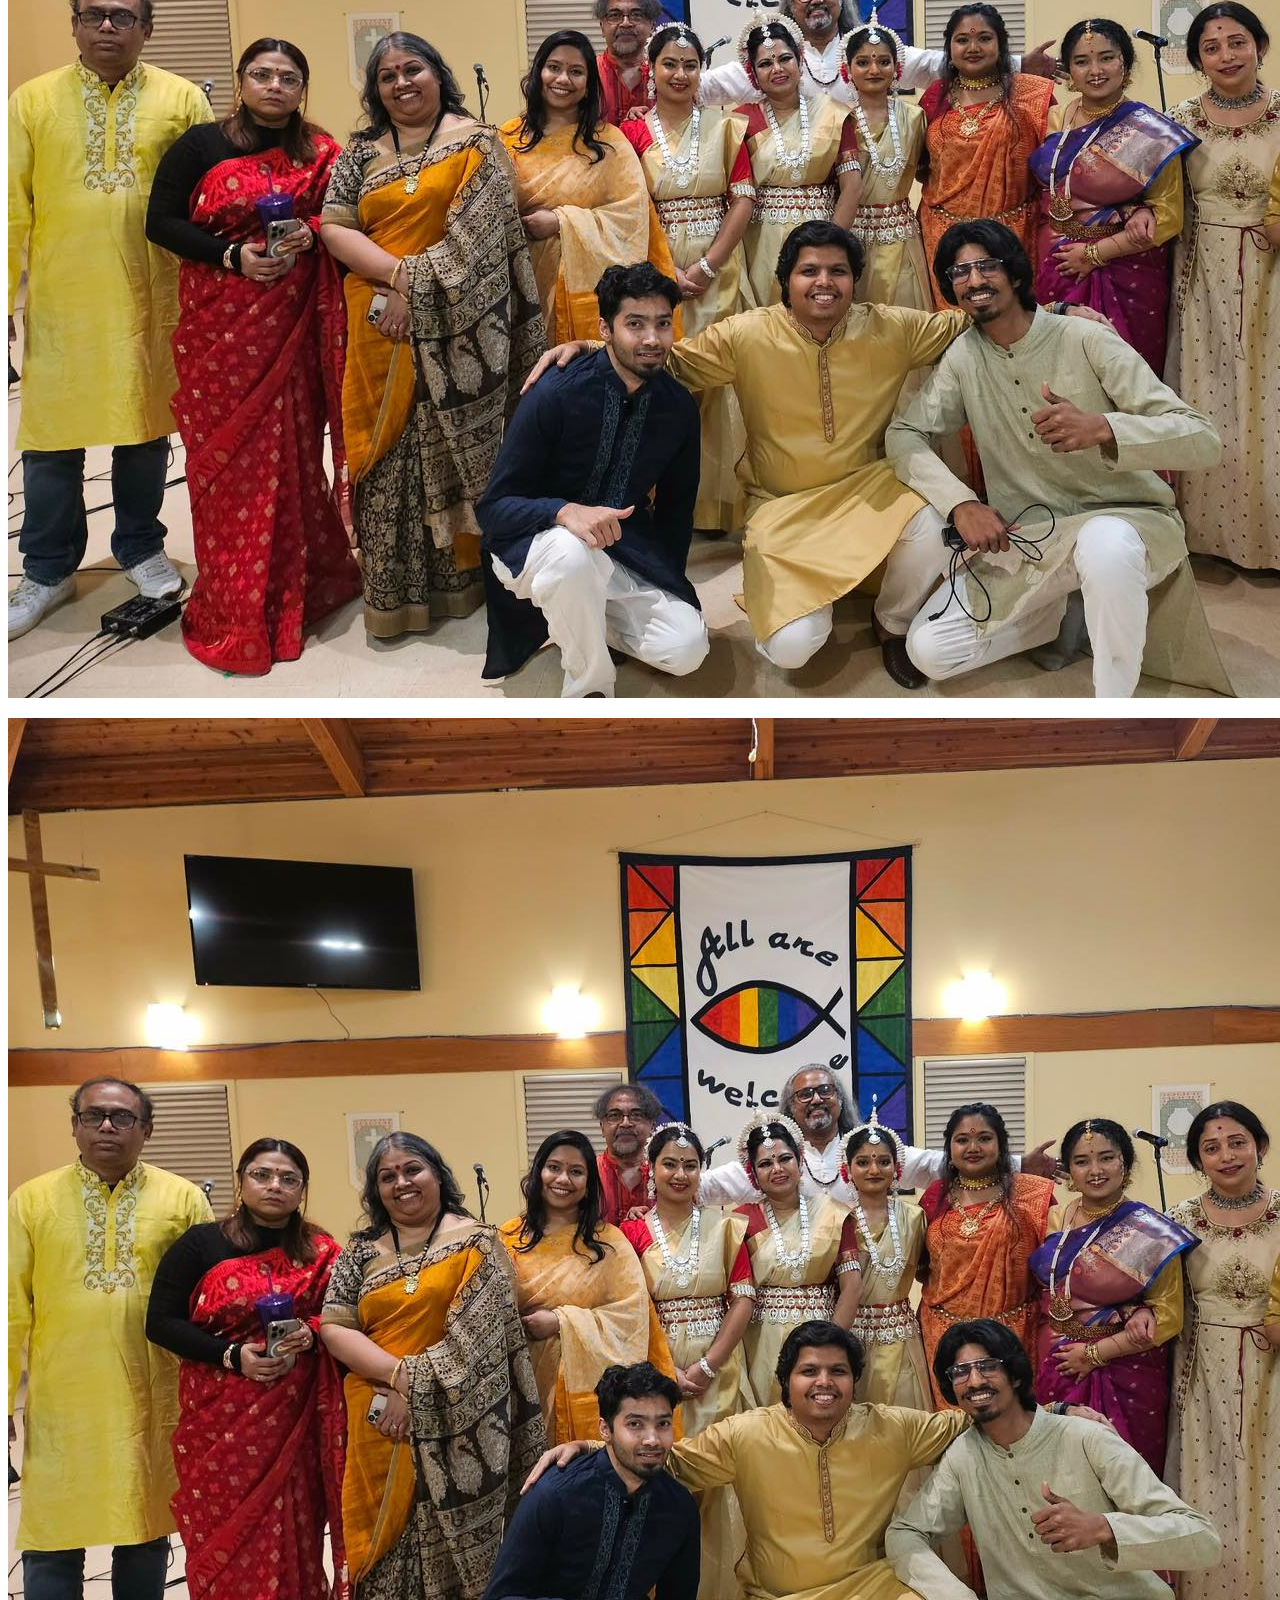
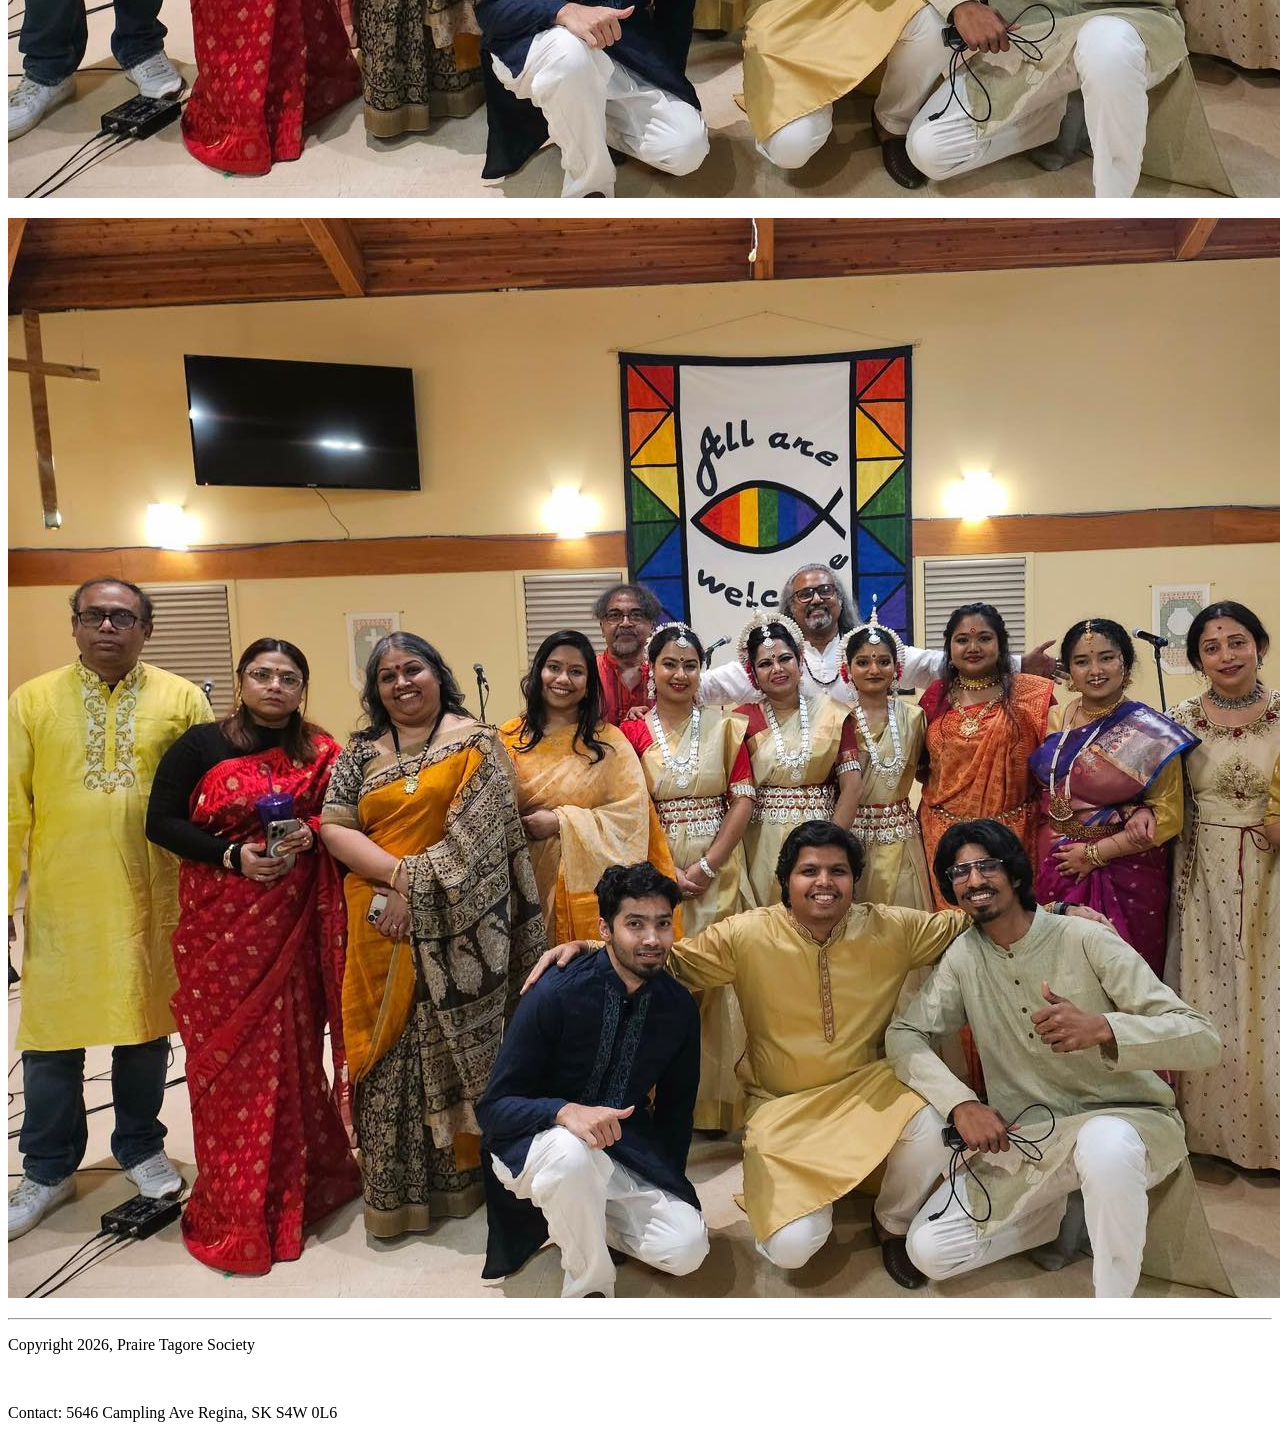
==== commit 0f7648e7: "Commit on 14 June 2026" ====
--- a/docs/gallery/index.html
+++ b/docs/gallery/index.html
@@ -39,7 +39,7 @@
 <link href="../site_libs/quarto-html/quarto-syntax-highlighting-37eea08aefeeee20ff55810ff984fec1.css" rel="stylesheet" id="quarto-text-highlighting-styles">
 <script src="../site_libs/bootstrap/bootstrap.min.js"></script>
 <link href="../site_libs/bootstrap/bootstrap-icons.css" rel="stylesheet">
-<link href="../site_libs/bootstrap/bootstrap-46ee96331c2906365c4ddc5107d3ed2a.min.css" rel="stylesheet" append-hash="true" id="quarto-bootstrap" data-mode="light">
+<link href="../site_libs/bootstrap/bootstrap-6ee1e368cef93819b7443ecce1bbed60.min.css" rel="stylesheet" append-hash="true" id="quarto-bootstrap" data-mode="light">
 <script src="../site_libs/quarto-contrib/glightbox/glightbox.min.js"></script>
 <link href="../site_libs/quarto-contrib/glightbox/glightbox.min.css" rel="stylesheet">
 <link href="../site_libs/quarto-contrib/glightbox/lightbox.css" rel="stylesheet">
@@ -586,6 +586,19 @@
   });
   </script>
 </div> <!-- /content -->
+<footer class="footer">
+  <div class="nav-footer">
+    <div class="nav-footer-left">
+<p>Copyright 2026, Praire Tagore Society</p>
+</div>   
+    <div class="nav-footer-center">
+      &nbsp;
+    </div>
+    <div class="nav-footer-right">
+<p>Contact: 5646 Campling Ave Regina, SK S4W 0L6</p>
+</div>
+  </div>
+</footer>
 <script>var lightboxQuarto = GLightbox({"closeEffect":"zoom","descPosition":"bottom","loop":false,"openEffect":"zoom","selector":".lightbox"});
 (function() {
   let previousOnload = window.onload;
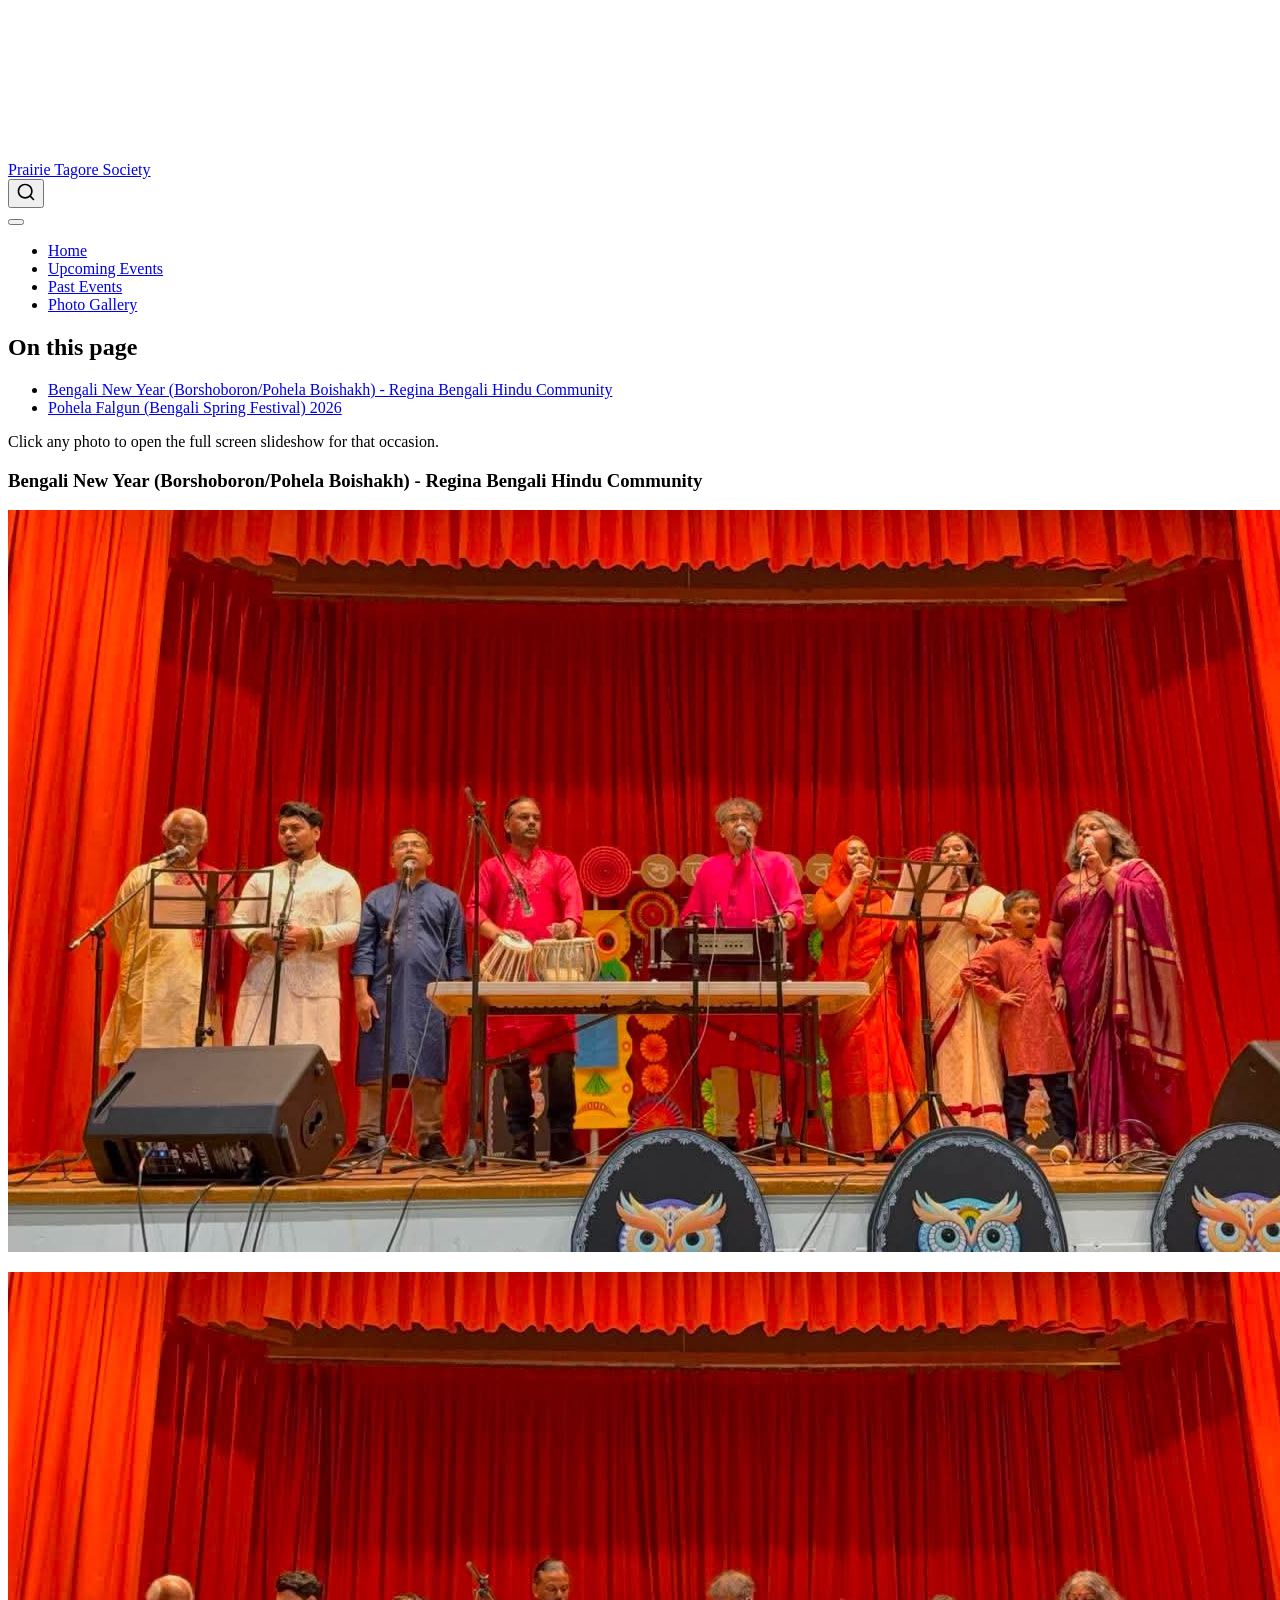
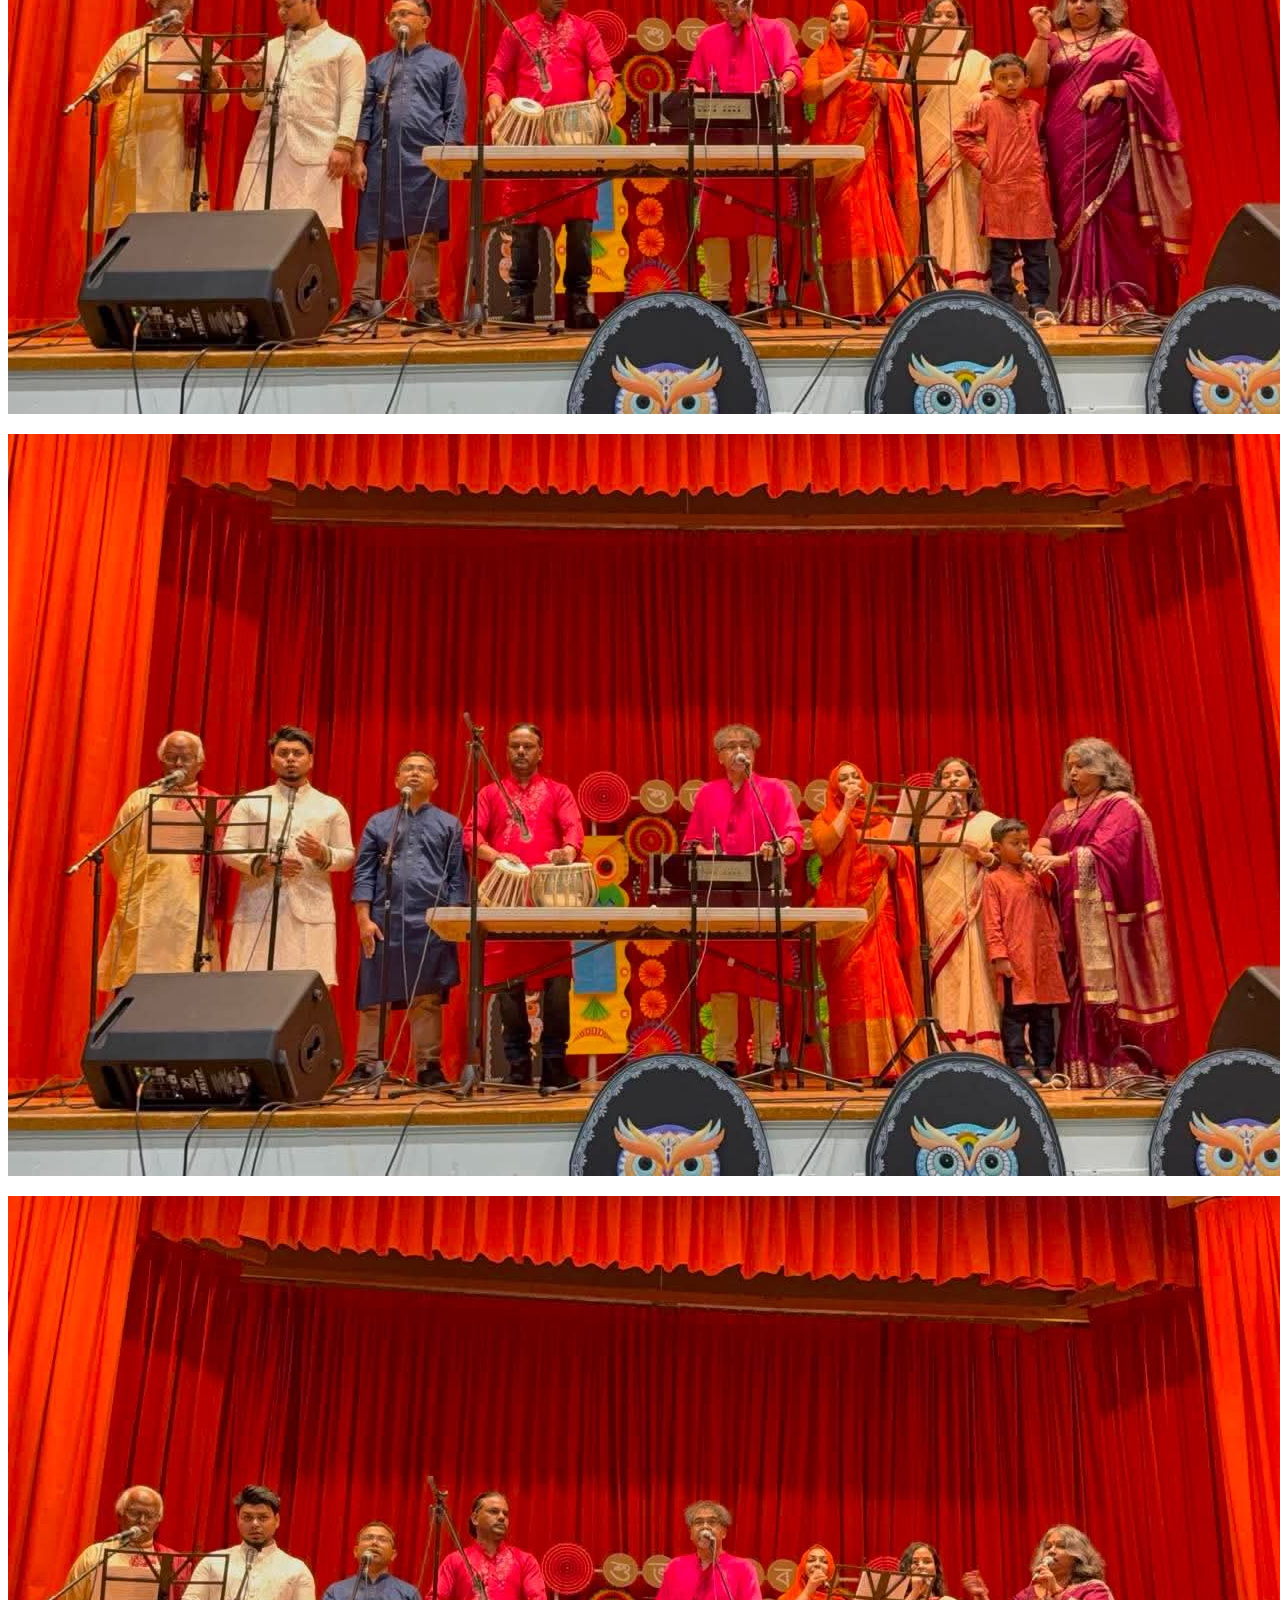
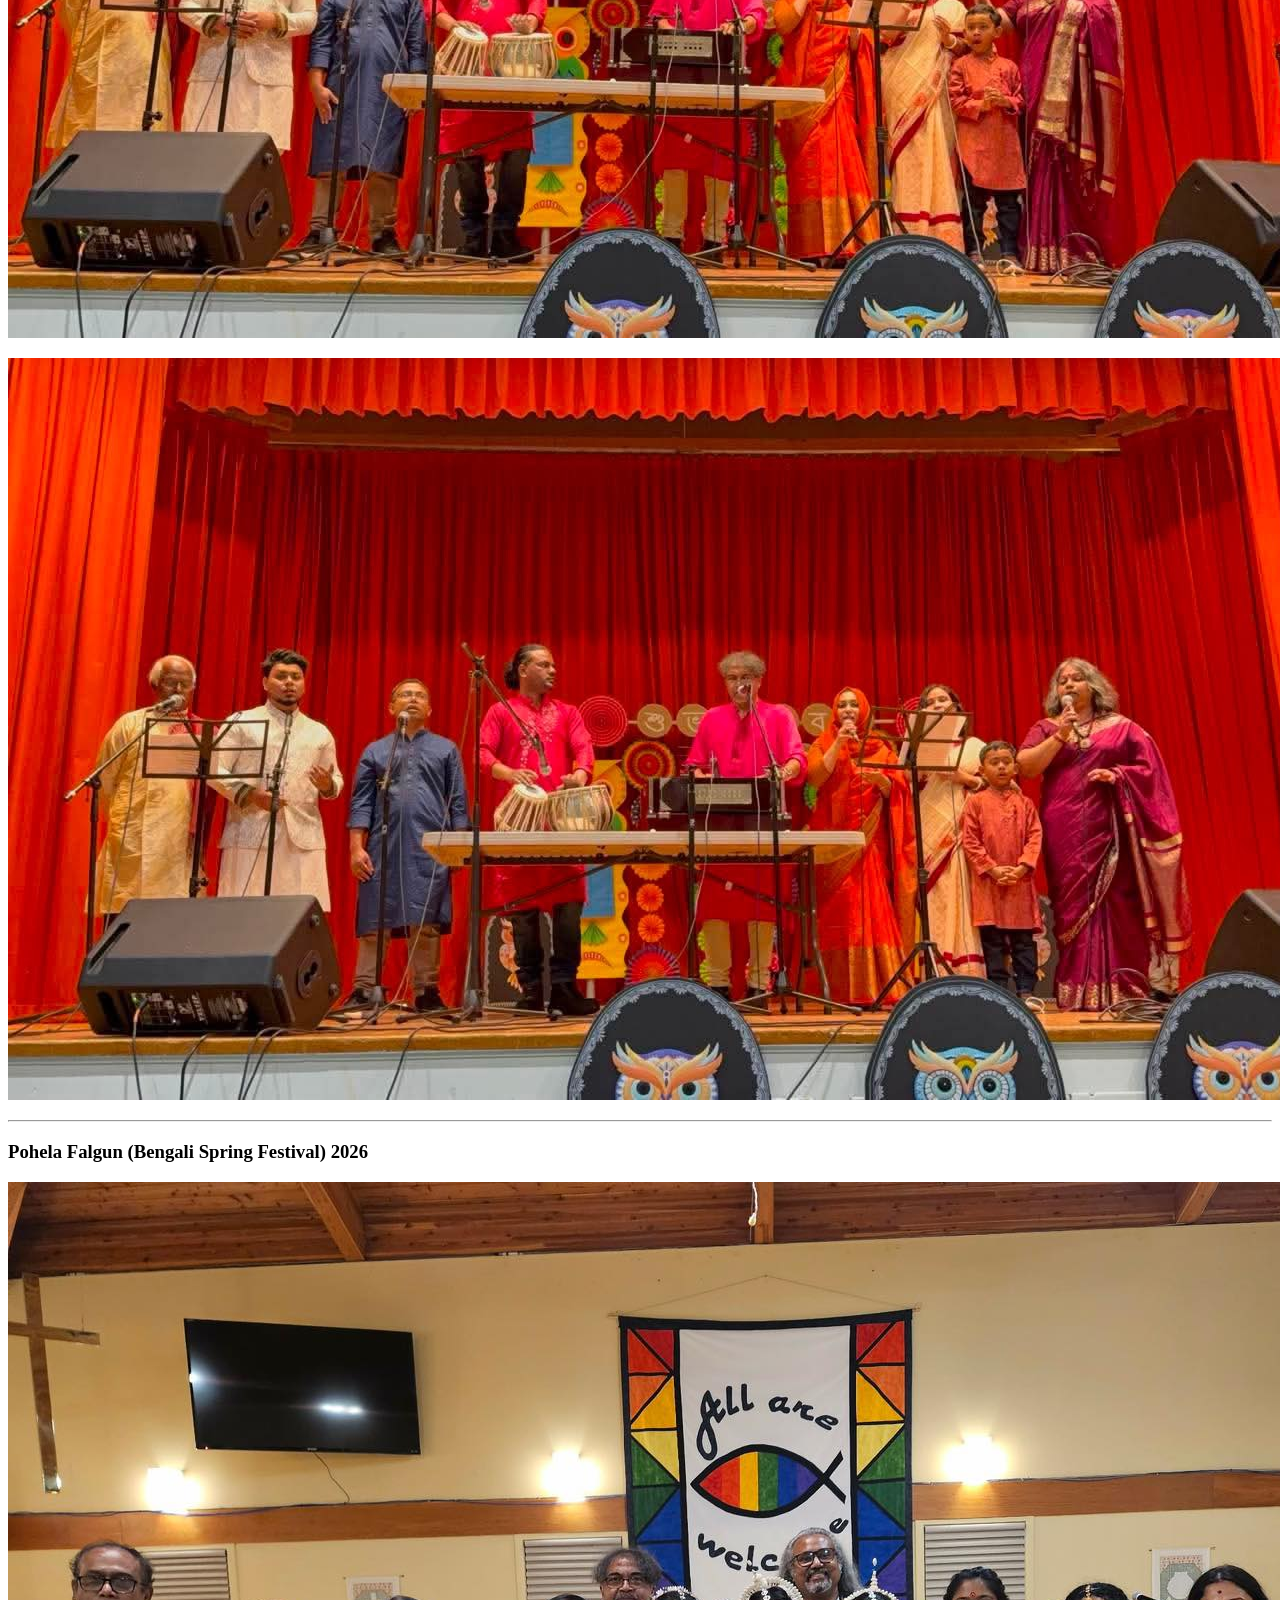
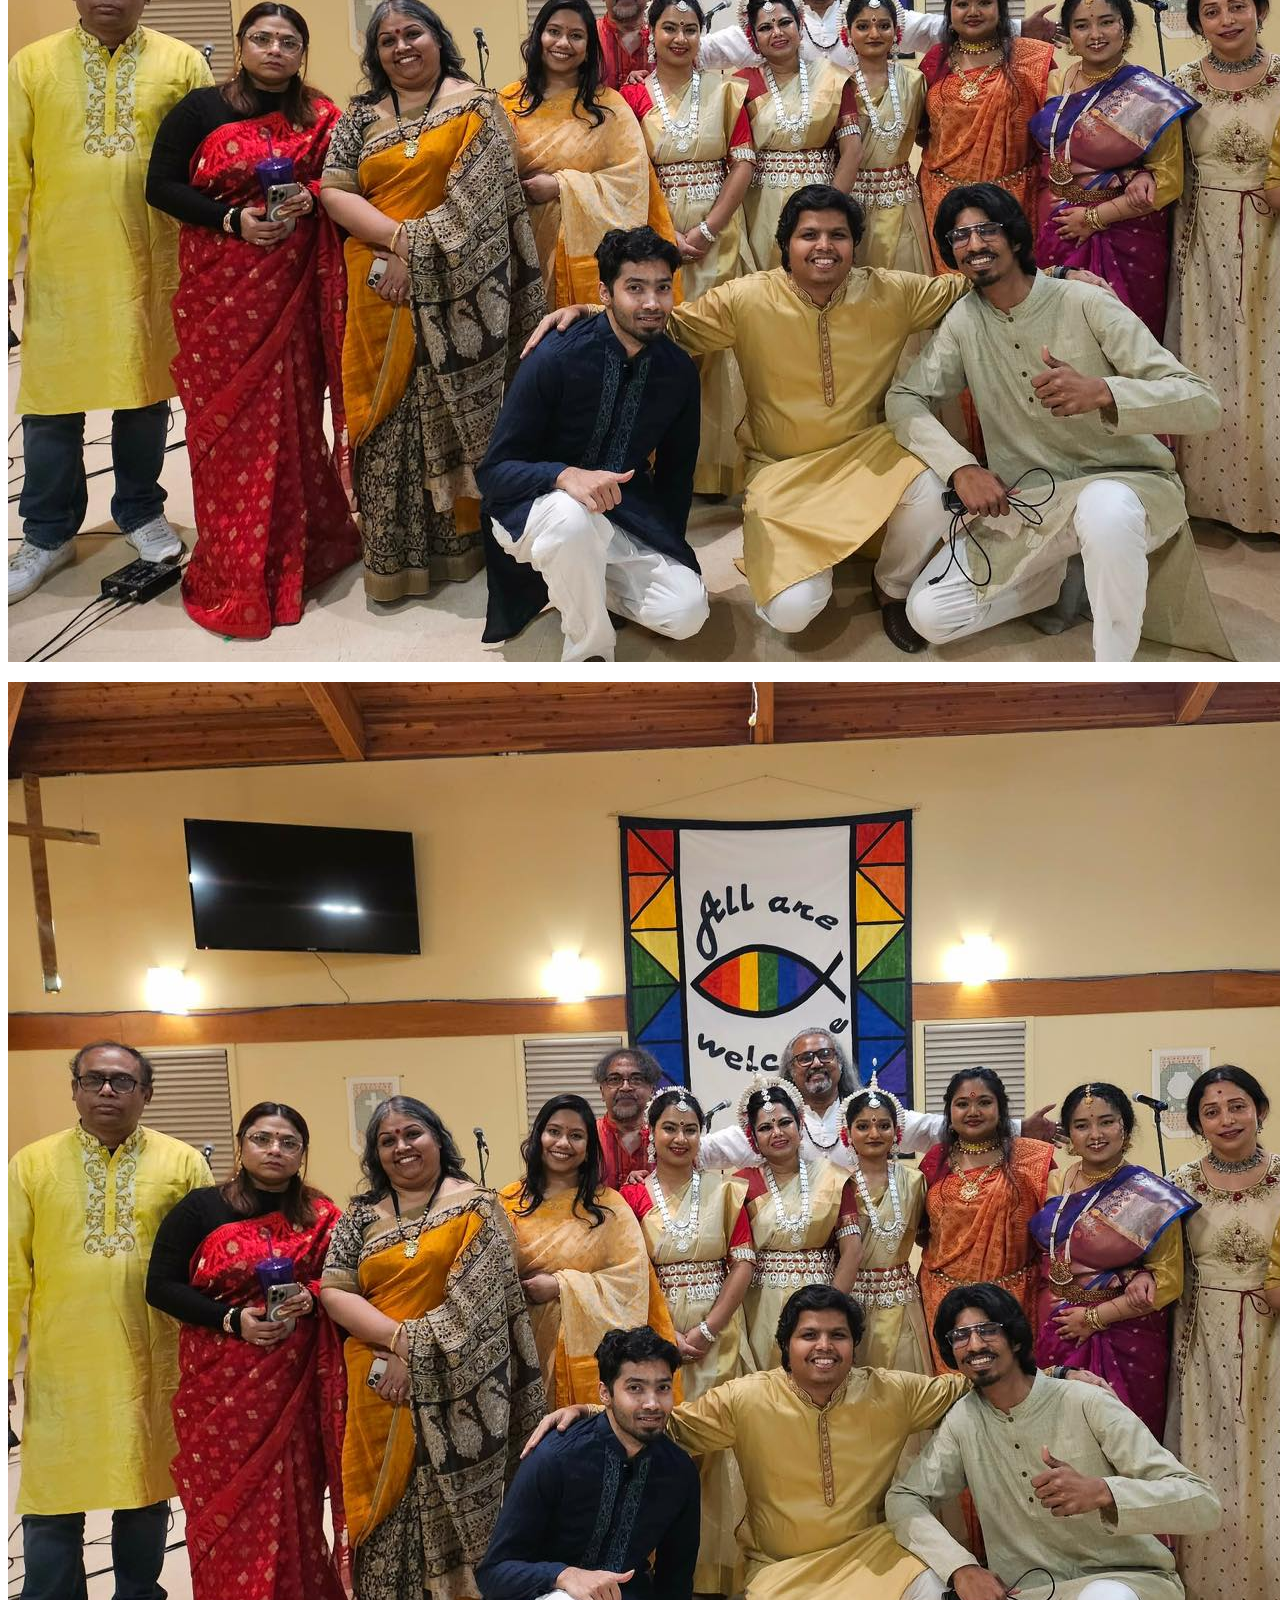
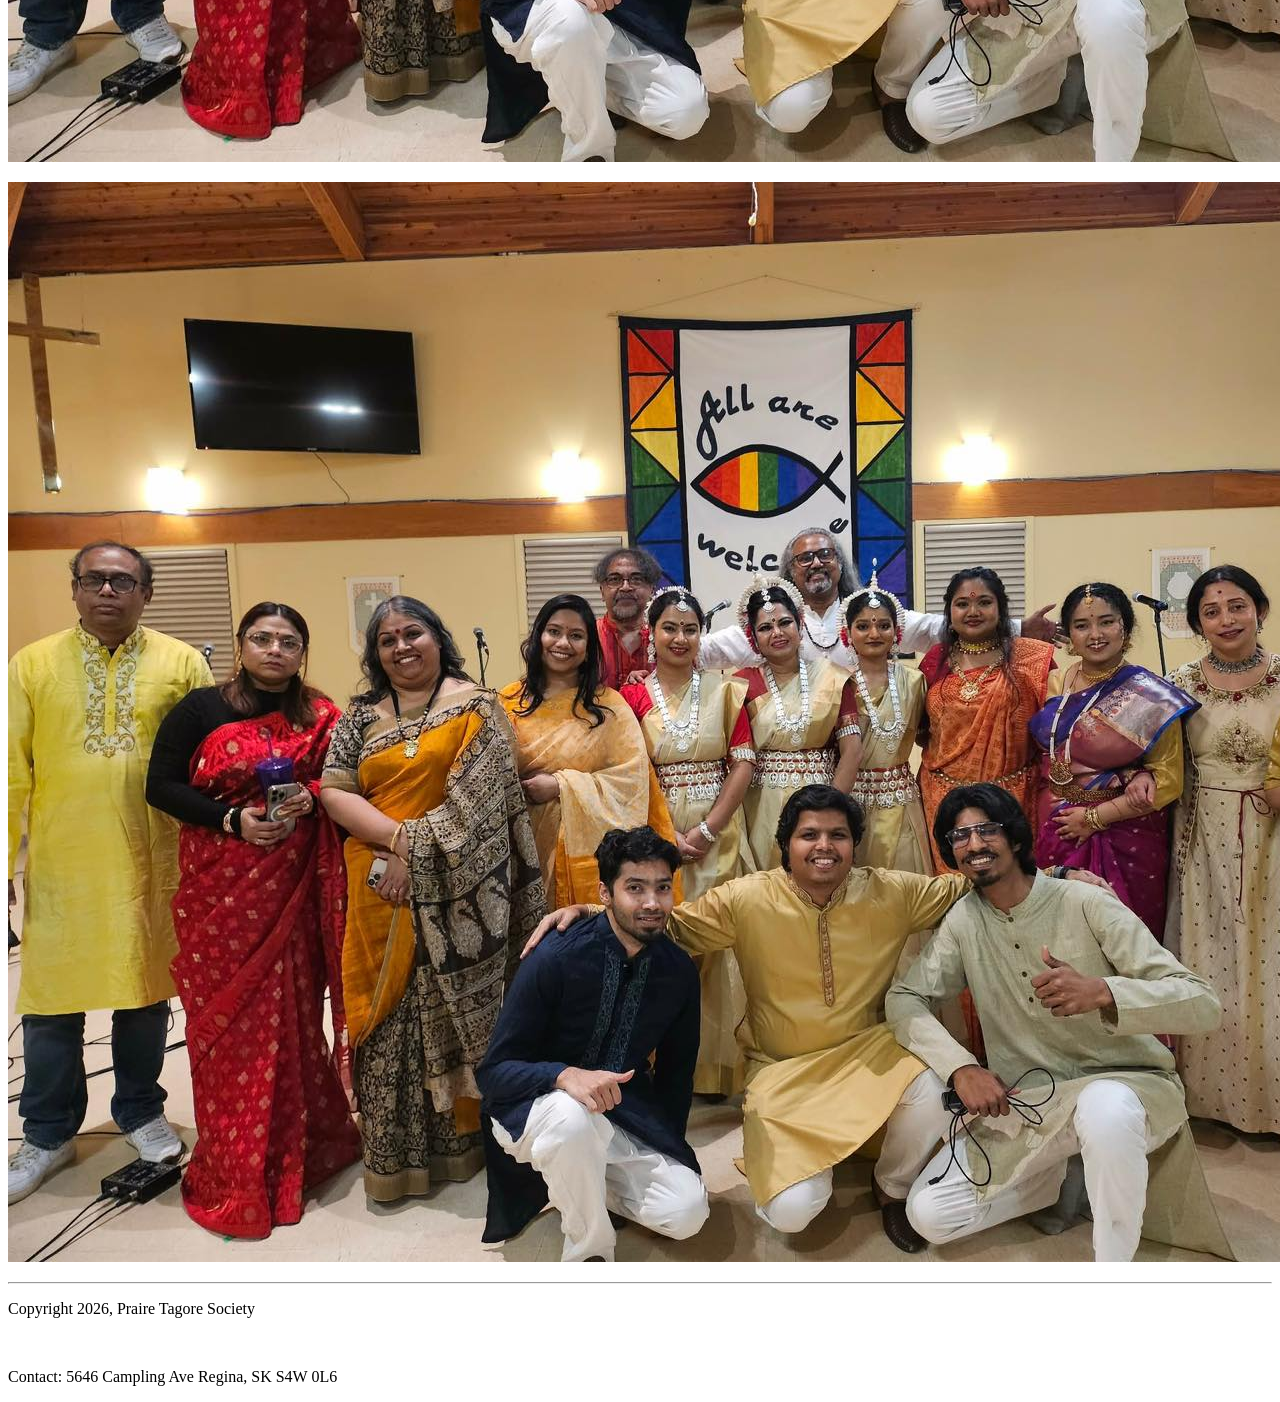
==== commit 37ee7e82: "Commit on 14 June 2026" ====
--- a/docs/gallery/index.html
+++ b/docs/gallery/index.html
@@ -95,10 +95,6 @@
   <li class="nav-item">
     <a class="nav-link" href="../index.html"> 
 <span class="menu-text">Home</span></a>
-  </li>  
-  <li class="nav-item">
-    <a class="nav-link" href="../about.html"> 
-<span class="menu-text">About</span></a>
   </li>  
   <li class="nav-item">
     <a class="nav-link" href="../upcomingevents/index.html"> 
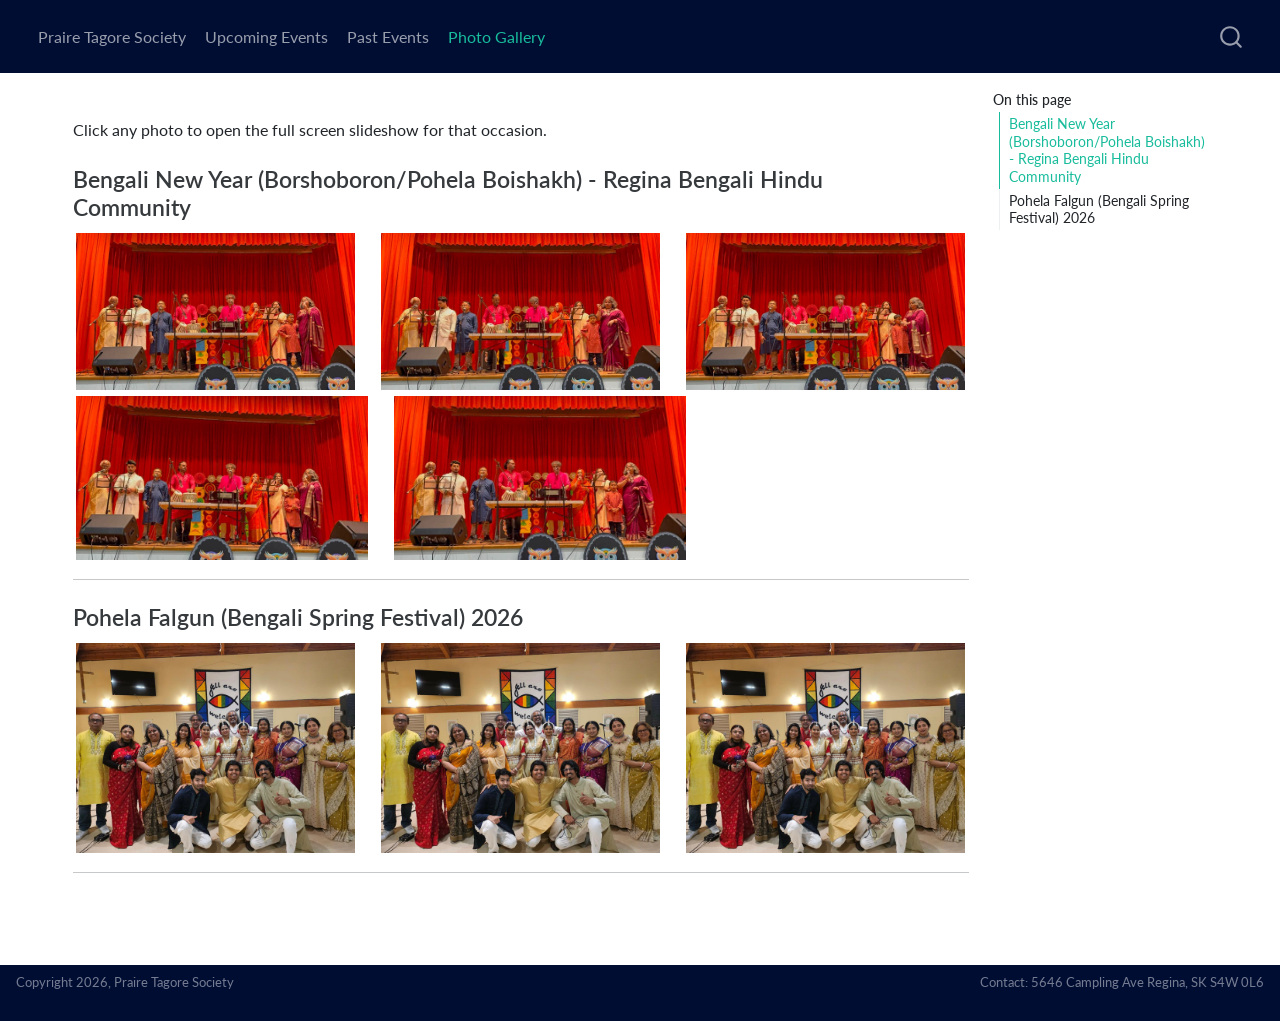
==== commit 32e93e50: "Commit on 14 June 2026" ====
--- a/docs/gallery/index.html
+++ b/docs/gallery/index.html
@@ -7,7 +7,7 @@
 <meta name="viewport" content="width=device-width, initial-scale=1.0, user-scalable=yes">
 
 
-<title>index – Prairie Tagore Society</title>
+<title>index</title>
 <style>
 code{white-space: pre-wrap;}
 span.smallcaps{font-variant: small-caps;}
@@ -81,11 +81,6 @@
   <header id="quarto-header" class="headroom fixed-top">
     <nav class="navbar navbar-expand-lg " data-bs-theme="dark">
       <div class="navbar-container container-fluid">
-      <div class="navbar-brand-container mx-auto">
-    <a class="navbar-brand" href="../index.html">
-    <span class="navbar-title">Prairie Tagore Society</span>
-    </a>
-  </div>
             <div id="quarto-search" class="" title="Search"></div>
           <button class="navbar-toggler" type="button" data-bs-toggle="collapse" data-bs-target="#navbarCollapse" aria-controls="navbarCollapse" role="menu" aria-expanded="false" aria-label="Toggle navigation" onclick="if (window.quartoToggleHeadroom) { window.quartoToggleHeadroom(); }">
   <span class="navbar-toggler-icon"></span>
@@ -94,7 +89,7 @@
             <ul class="navbar-nav navbar-nav-scroll me-auto">
   <li class="nav-item">
     <a class="nav-link" href="../index.html"> 
-<span class="menu-text">Home</span></a>
+<span class="menu-text">Praire Tagore Society</span></a>
   </li>  
   <li class="nav-item">
     <a class="nav-link" href="../upcomingevents/index.html"> 
